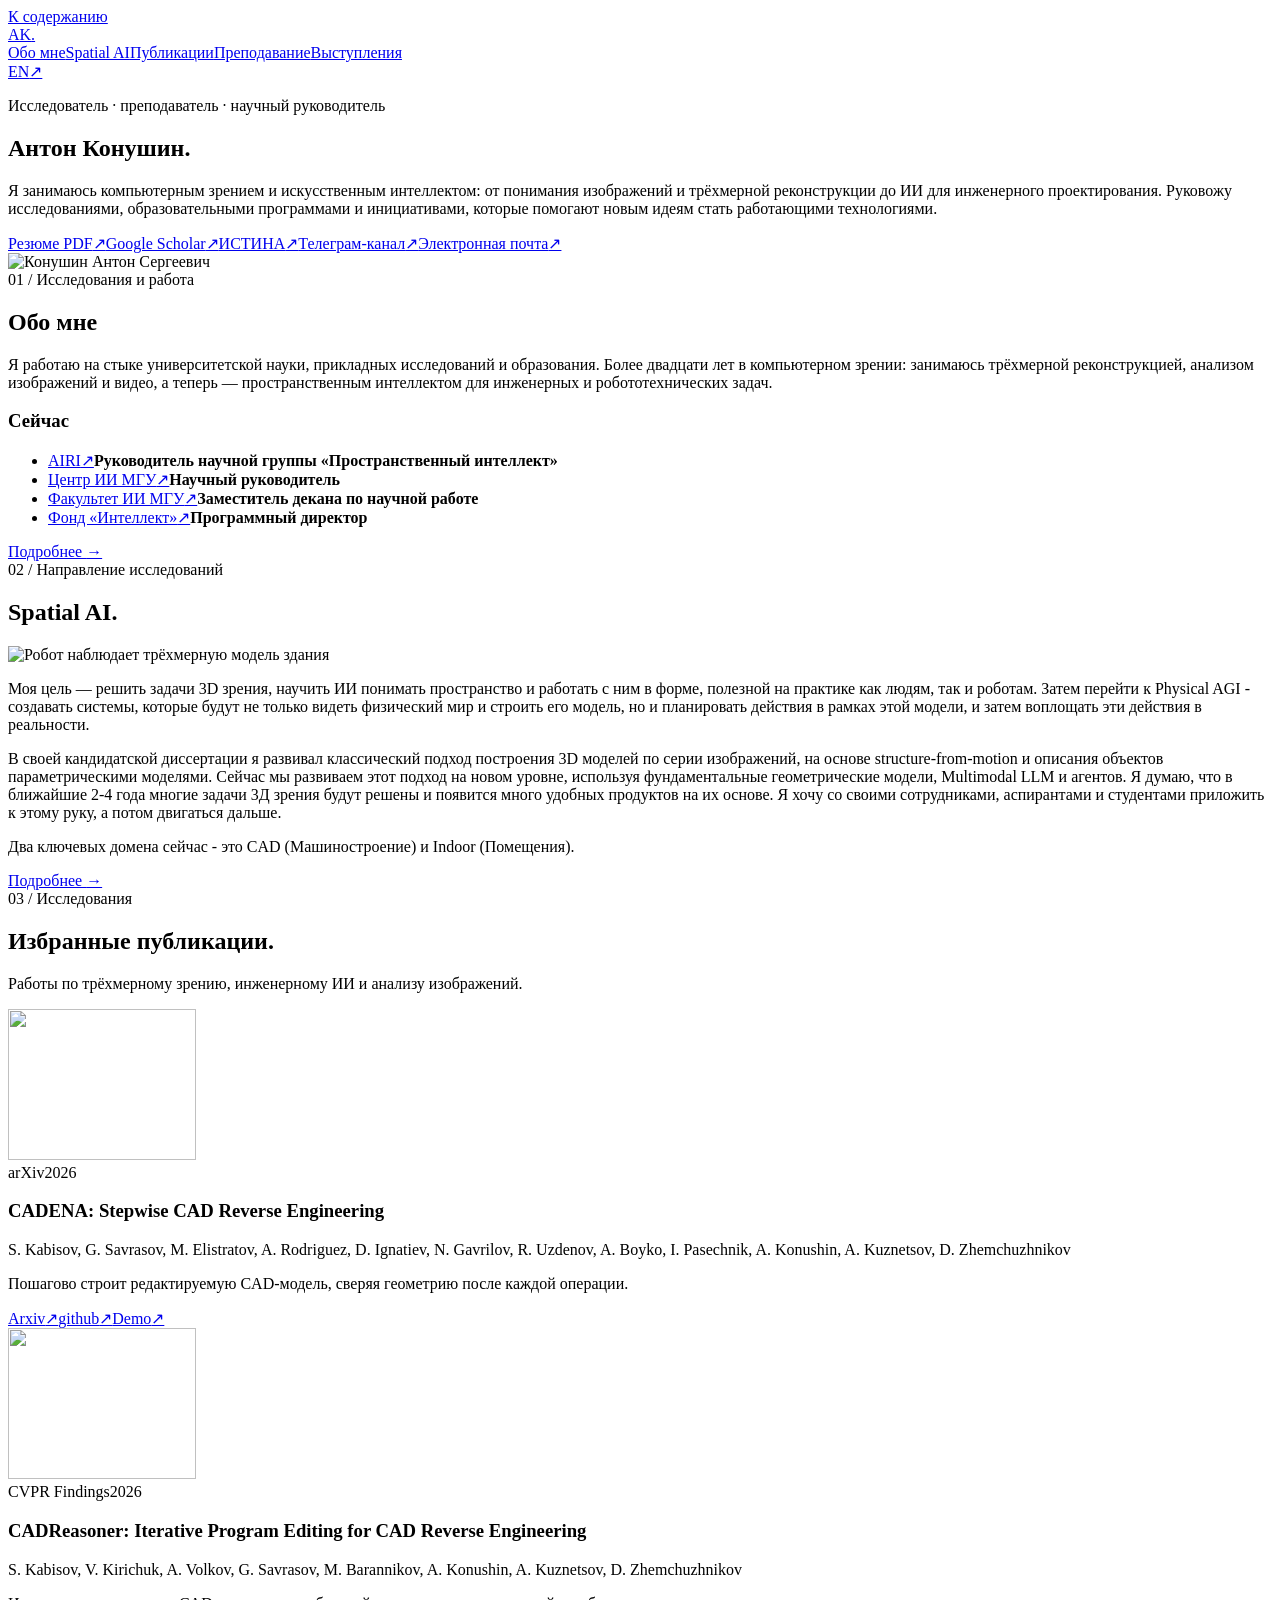
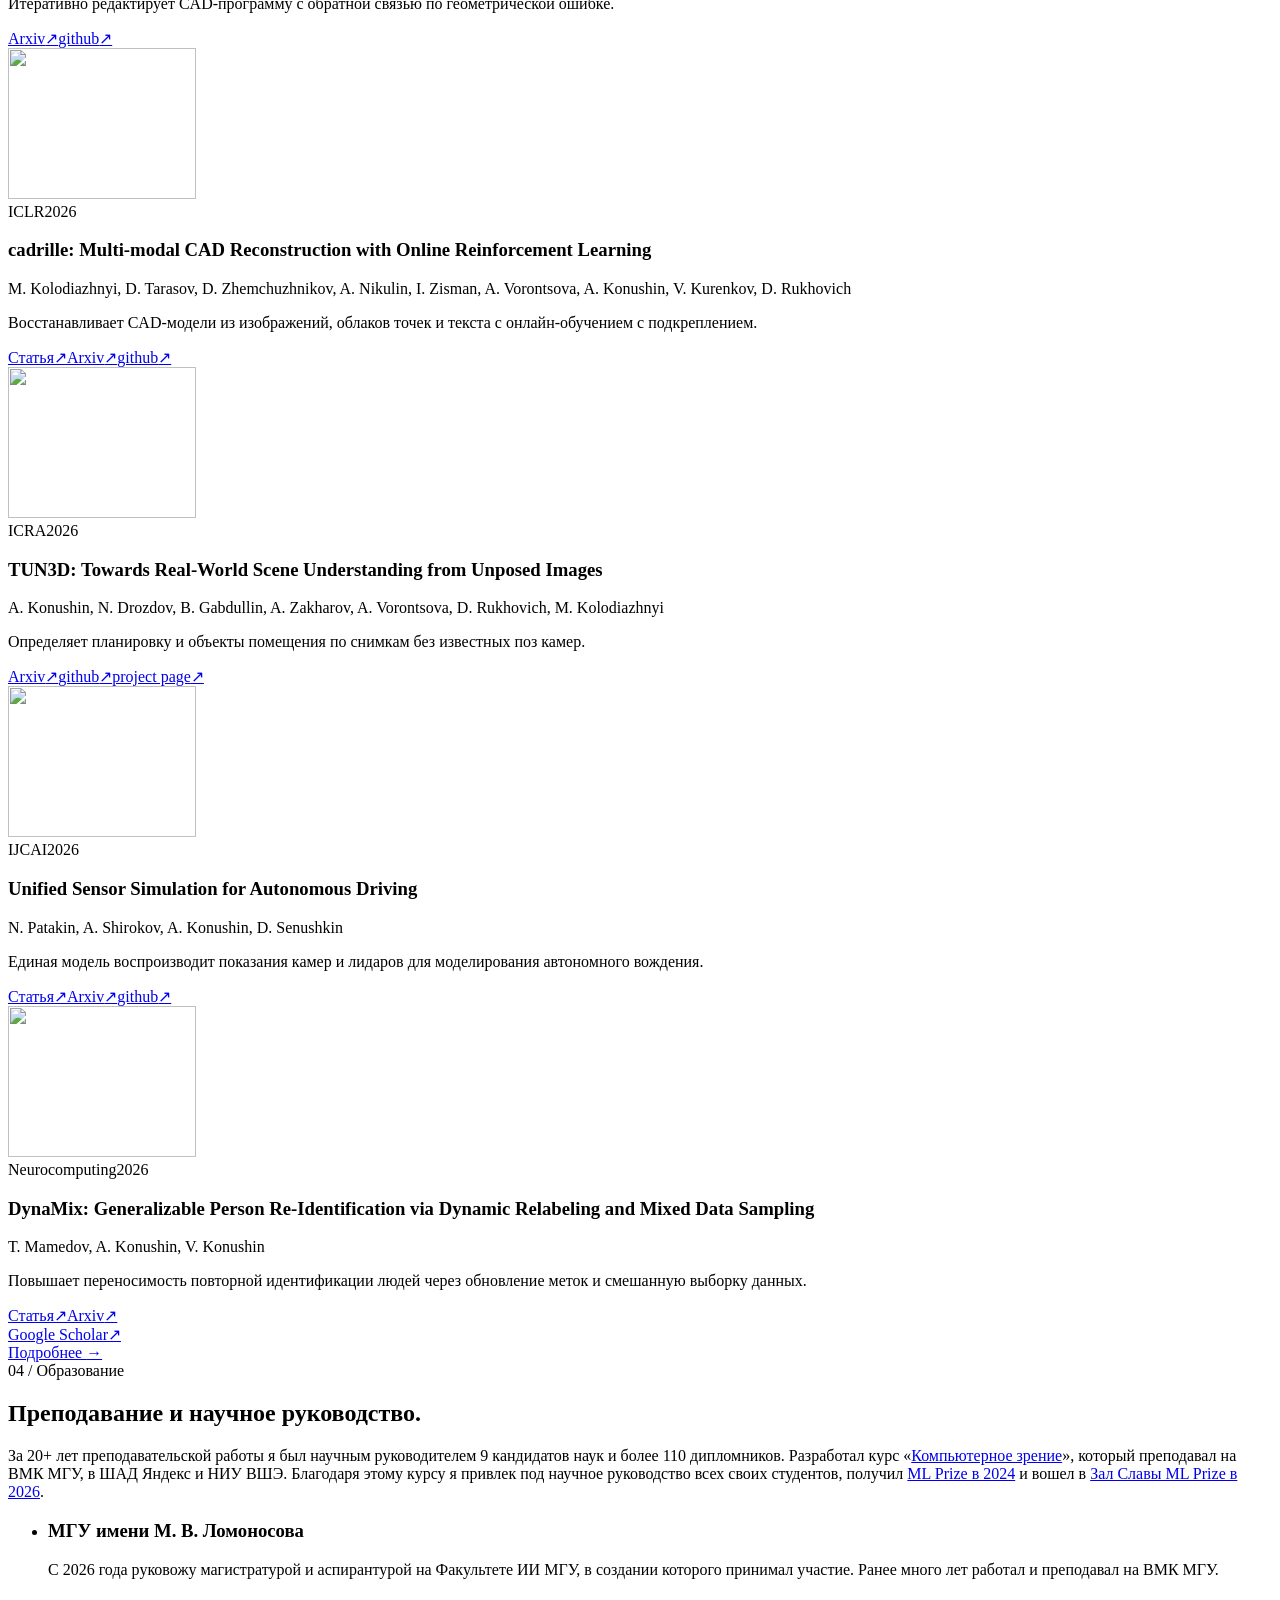
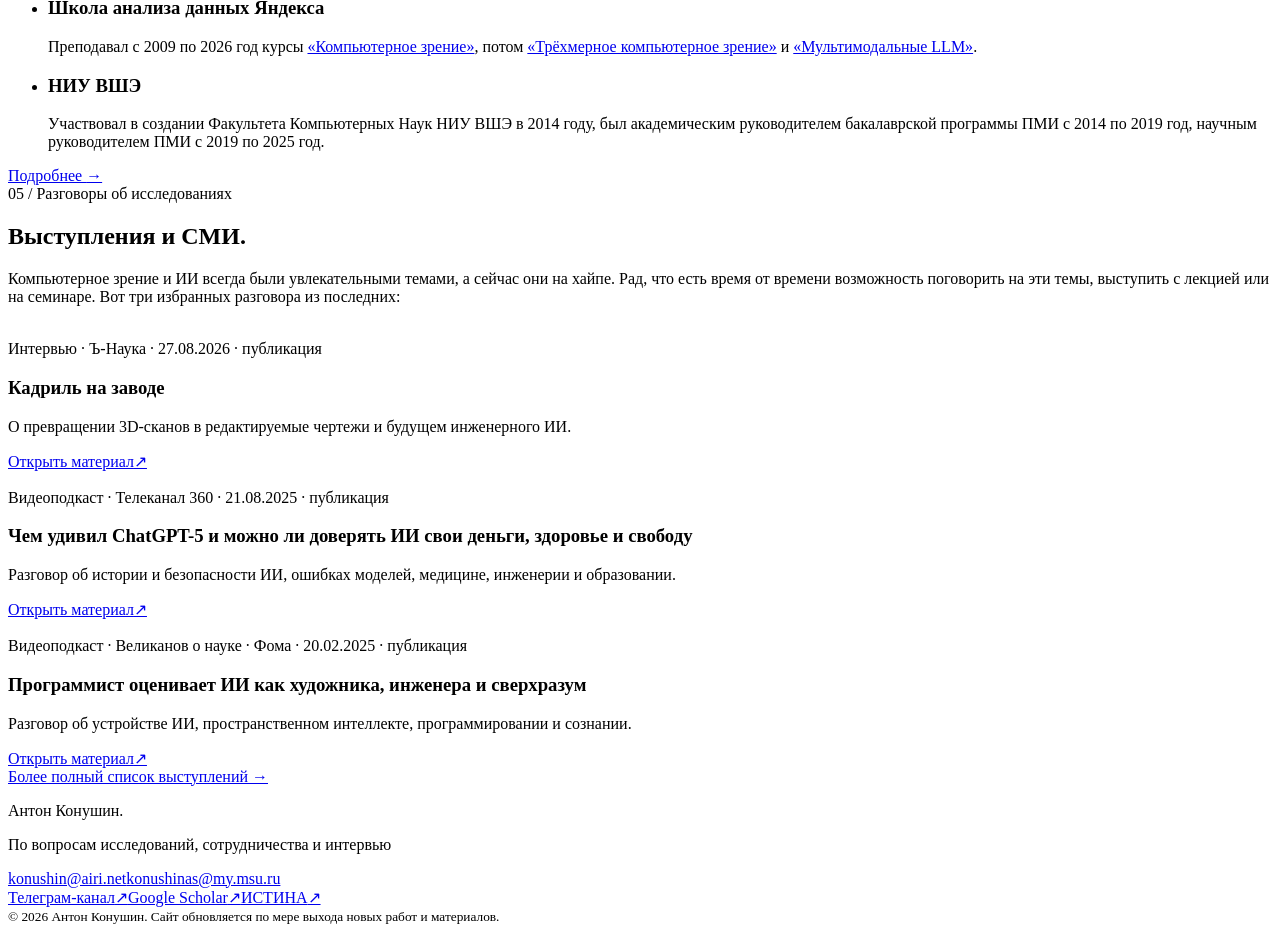
==== index.html @ c18dc610 "Add files via upload" ====
<!doctype html><html lang="ru"><head><meta charset="utf-8"><meta name="viewport" content="width=device-width,initial-scale=1"><meta name="color-scheme" content="light"><title>Антон Конушин</title><meta name="description" content="Я занимаюсь компьютерным зрением и искусственным интеллектом: от понимания изображений и трёхмерной реконструкции до ИИ для инженерного проектирования. Руковожу исследованиями, образовательными программами и инициативами, которые помогают новым идеям стать работающими технологиями."><link rel="canonical" href="https://anton-konushin.ktoshik.chatgpt.site/"><link rel="alternate" hreflang="ru" href="https://anton-konushin.ktoshik.chatgpt.site/"><link rel="alternate" hreflang="en" href="https://anton-konushin.ktoshik.chatgpt.site/en/"><link rel="icon" type="image/svg+xml" href="/assets/favicon.svg"><link rel="stylesheet" href="/assets/styles.css"><meta property="og:type" content="profile"><meta property="og:title" content="Антон Конушин"><meta property="og:description" content="Я занимаюсь компьютерным зрением и искусственным интеллектом: от понимания изображений и трёхмерной реконструкции до ИИ для инженерного проектирования. Руковожу исследованиями, образовательными программами и инициативами, которые помогают новым идеям стать работающими технологиями."><meta property="og:url" content="https://anton-konushin.ktoshik.chatgpt.site/"></head><body>
  <a class="skip-link" href="#main">К содержанию</a>
  <header class="site-header"><div class="shell header-inner"><a class="wordmark" href="/">AK<span class="wordmark-dot">.</span></a><nav aria-label="Основная навигация"><a href="#about">Обо мне</a><a href="#spatial-ai">Spatial AI</a><a href="#publications">Публикации</a><a href="#teaching">Преподавание</a><a href="#media">Выступления</a></nav><a class="lang-switch" href="/en/" lang="en">EN<span aria-hidden="true">↗</span></a></div></header>
  <main id="main"><section class="hero shell" aria-labelledby="hero-title"><div class="hero-copy"><p class="eyebrow"><span class="eyebrow-line"></span>Исследователь · преподаватель · научный руководитель</p><h1 id="hero-title">Антон Конушин<span class="period">.</span></h1><p class="hero-intro">Я занимаюсь компьютерным зрением и искусственным интеллектом: от понимания изображений и трёхмерной реконструкции до ИИ для инженерного проектирования. Руковожу исследованиями, образовательными программами и инициативами, которые помогают новым идеям стать работающими технологиями.</p><div class="hero-links" aria-label="Ссылки"><a href="/assets/AntonKonushin_cv_2026.pdf" target="_blank" rel="noopener">Резюме PDF<span aria-hidden="true">↗</span></a><a class="" href="https://scholar.google.com/citations?user=ZT_k-wMAAAAJ&amp;hl=en" target="_blank" rel="noopener noreferrer">Google Scholar<span aria-hidden="true">↗</span></a><a class="" href="https://istina.msu.ru/profile/KonushinAS/" target="_blank" rel="noopener noreferrer">ИСТИНА<span aria-hidden="true">↗</span></a><a class="" href="https://t.me/ktoshiks" target="_blank" rel="noopener noreferrer">Телеграм-канал<span aria-hidden="true">↗</span></a><a href="mailto:konushin@airi.net">Электронная почта<span aria-hidden="true">↗</span></a></div></div><div class="hero-portrait"><div class="portrait-ring"><img src="/assets/portrait.png" alt="Конушин Антон Сергеевич" width="640" height="640" fetchpriority="high"></div></div></section>
  <section class="roles-band" id="about" aria-labelledby="about-title"><div class="shell roles-layout"><div class="section-side"><span class="section-index">01 / Исследования и работа</span><h2 id="about-title">Обо мне</h2><p>Я работаю на стыке университетской науки, прикладных исследований и образования. Более двадцати лет в компьютерном зрении: занимаюсь трёхмерной реконструкцией, анализом изображений и видео, а теперь — пространственным интеллектом для инженерных и робототехнических задач.</p></div><div class="roles-list"><h3>Сейчас</h3><ul><li><span><a class="" href="https://airi.net/ru/" target="_blank" rel="noopener noreferrer">AIRI<span aria-hidden="true">↗</span></a></span><strong>Руководитель научной группы «Пространственный интеллект»</strong></li><li><span><a class="" href="https://aicenter.msu.ru/" target="_blank" rel="noopener noreferrer">Центр ИИ МГУ<span aria-hidden="true">↗</span></a></span><strong>Научный руководитель</strong></li><li><span><a class="" href="https://ai.msu.ru/" target="_blank" rel="noopener noreferrer">Факультет ИИ МГУ<span aria-hidden="true">↗</span></a></span><strong>Заместитель декана по научной работе</strong></li><li><span><a class="" href="https://intellect-foundation.ru/" target="_blank" rel="noopener noreferrer">Фонд «Интеллект»<span aria-hidden="true">↗</span></a></span><strong>Программный директор</strong></li></ul></div><a class="text-link section-more" href="/about/">Подробнее <span aria-hidden="true">→</span></a></div></section>
  <section class="section shell spatial" id="spatial-ai" aria-labelledby="spatial-title"><div class="section-heading"><span class="section-index">02 / Направление исследований</span><h2 id="spatial-title">Spatial AI<span class="period">.</span></h2></div><div class="spatial-layout"><div class="spatial-image"><img src="/assets/SpatialAI.jpg" alt="Робот наблюдает трёхмерную модель здания" width="836" height="471" loading="lazy"></div><div class="spatial-copy"><p class="spatial-lead">Моя цель — решить задачи 3D зрения, научить ИИ понимать пространство и работать с ним в форме, полезной на практике как людям, так и роботам. Затем перейти к Physical AGI - создавать системы, которые будут не только видеть физический мир и строить его модель, но и планировать действия в рамках этой модели, и затем воплощать эти действия в реальности.</p><p>В своей кандидатской диссертации я развивал классический подход построения 3D моделей по серии изображений, на основе structure-from-motion и описания объектов параметрическими моделями. Сейчас мы развиваем этот подход на новом уровне, используя фундаментальные геометрические модели, Multimodal LLM и агентов. Я думаю, что в ближайшие 2-4 года многие задачи 3Д зрения будут решены и появится много удобных продуктов на их основе. Я хочу со своими сотрудниками, аспирантами и студентами приложить к этому руку, а потом двигаться дальше.</p><p>Два ключевых домена сейчас - это CAD (Машиностроение) и Indoor (Помещения).</p><div><a class="text-link section-more" href="/spatial-ai/">Подробнее <span aria-hidden="true">→</span></a></div></div></div></section>
  <section class="section publications-section" id="publications" aria-labelledby="publications-title"><div class="shell"><div class="section-heading"><span class="section-index">03 / Исследования</span><h2 id="publications-title">Избранные публикации<span class="period">.</span></h2><p>Работы по трёхмерному зрению, инженерному ИИ и анализу изображений.</p></div><div class="paper-list"><article class="paper" id="paper-cadena">
    <div class="paper-art has-image"><img src="/assets/publications/cadena.jpg" alt="" width="188" height="151" loading="lazy"></div>
    <div class="paper-copy"><div class="paper-meta"><span>arXiv</span><span>2026</span></div><h3>CADENA: Stepwise CAD Reverse Engineering</h3><p class="authors">S. Kabisov, G. Savrasov, M. Elistratov, A. Rodriguez, D. Ignatiev, N. Gavrilov, R. Uzdenov, A. Boyko, I. Pasechnik, A. Konushin, A. Kuznetsov, D. Zhemchuzhnikov</p><p class="paper-summary">Пошагово строит редактируемую CAD-модель, сверяя геометрию после каждой операции.</p><div class="paper-links"><a class="" href="https://arxiv.org/abs/2608.00799" target="_blank" rel="noopener noreferrer">Arxiv<span aria-hidden="true">↗</span></a><a class="" href="https://github.com/zhemdi/cadena" target="_blank" rel="noopener noreferrer">github<span aria-hidden="true">↗</span></a><a class="" href="https://huggingface.co/spaces/kulibinai/cadena-stepwise-cad" target="_blank" rel="noopener noreferrer">Demo<span aria-hidden="true">↗</span></a></div></div>
  </article><article class="paper" id="paper-cadreasoner">
    <div class="paper-art has-image"><img src="/assets/publications/cadreasoner.png" alt="" width="188" height="151" loading="lazy"></div>
    <div class="paper-copy"><div class="paper-meta"><span>CVPR Findings</span><span>2026</span></div><h3>CADReasoner: Iterative Program Editing for CAD Reverse Engineering</h3><p class="authors">S. Kabisov, V. Kirichuk, A. Volkov, G. Savrasov, M. Barannikov, A. Konushin, A. Kuznetsov, D. Zhemchuzhnikov</p><p class="paper-summary">Итеративно редактирует CAD-программу с обратной связью по геометрической ошибке.</p><div class="paper-links"><a class="" href="https://arxiv.org/abs/2603.29847" target="_blank" rel="noopener noreferrer">Arxiv<span aria-hidden="true">↗</span></a><a class="" href="https://github.com/zhemdi/CADReasoner" target="_blank" rel="noopener noreferrer">github<span aria-hidden="true">↗</span></a></div></div>
  </article><article class="paper" id="paper-cadrille">
    <div class="paper-art has-image"><img src="/assets/publications/cadrille.jpg" alt="" width="188" height="151" loading="lazy"></div>
    <div class="paper-copy"><div class="paper-meta"><span>ICLR</span><span>2026</span></div><h3>cadrille: Multi-modal CAD Reconstruction with Online Reinforcement Learning</h3><p class="authors">M. Kolodiazhnyi, D. Tarasov, D. Zhemchuzhnikov, A. Nikulin, I. Zisman, A. Vorontsova, A. Konushin, V. Kurenkov, D. Rukhovich</p><p class="paper-summary">Восстанавливает CAD-модели из изображений, облаков точек и текста с онлайн-обучением с подкреплением.</p><div class="paper-links"><a class="" href="https://openreview.net/pdf?id=w2tnhhMbXv" target="_blank" rel="noopener noreferrer">Статья<span aria-hidden="true">↗</span></a><a class="" href="https://arxiv.org/abs/2505.22914" target="_blank" rel="noopener noreferrer">Arxiv<span aria-hidden="true">↗</span></a><a class="" href="https://github.com/col14m/cadrille" target="_blank" rel="noopener noreferrer">github<span aria-hidden="true">↗</span></a></div></div>
  </article><article class="paper" id="paper-tun3d">
    <div class="paper-art has-image"><img src="/assets/publications/tun3d.jpg" alt="" width="188" height="151" loading="lazy"></div>
    <div class="paper-copy"><div class="paper-meta"><span>ICRA</span><span>2026</span></div><h3>TUN3D: Towards Real-World Scene Understanding from Unposed Images</h3><p class="authors">A. Konushin, N. Drozdov, B. Gabdullin, A. Zakharov, A. Vorontsova, D. Rukhovich, M. Kolodiazhnyi</p><p class="paper-summary">Определяет планировку и объекты помещения по снимкам без известных поз камер.</p><div class="paper-links"><a class="" href="https://arxiv.org/abs/2509.21388" target="_blank" rel="noopener noreferrer">Arxiv<span aria-hidden="true">↗</span></a><a class="" href="https://github.com/col14m/TUN3D" target="_blank" rel="noopener noreferrer">github<span aria-hidden="true">↗</span></a><a class="" href="https://bulatko.github.io/tun3d/" target="_blank" rel="noopener noreferrer">project page<span aria-hidden="true">↗</span></a></div></div>
  </article><article class="paper" id="paper-unified-sensor">
    <div class="paper-art has-image"><img src="/assets/publications/unified-sensor.jpg" alt="" width="188" height="151" loading="lazy"></div>
    <div class="paper-copy"><div class="paper-meta"><span>IJCAI</span><span>2026</span></div><h3>Unified Sensor Simulation for Autonomous Driving</h3><p class="authors">N. Patakin, A. Shirokov, A. Konushin, D. Senushkin</p><p class="paper-summary">Единая модель воспроизводит показания камер и лидаров для моделирования автономного вождения.</p><div class="paper-links"><a class="" href="https://www.ijcai.org/proceedings/2026/168" target="_blank" rel="noopener noreferrer">Статья<span aria-hidden="true">↗</span></a><a class="" href="https://arxiv.org/abs/2602.05617" target="_blank" rel="noopener noreferrer">Arxiv<span aria-hidden="true">↗</span></a><a class="" href="https://github.com/whesense/XSIM" target="_blank" rel="noopener noreferrer">github<span aria-hidden="true">↗</span></a></div></div>
  </article><article class="paper" id="paper-dynamix">
    <div class="paper-art has-image"><img src="/assets/publications/dynamix.png" alt="" width="188" height="151" loading="lazy"></div>
    <div class="paper-copy"><div class="paper-meta"><span>Neurocomputing</span><span>2026</span></div><h3>DynaMix: Generalizable Person Re-Identification via Dynamic Relabeling and Mixed Data Sampling</h3><p class="authors">T. Mamedov, A. Konushin, V. Konushin</p><p class="paper-summary">Повышает переносимость повторной идентификации людей через обновление меток и смешанную выборку данных.</p><div class="paper-links"><a class="" href="https://www.sciencedirect.com/science/article/pii/S0925231225031182" target="_blank" rel="noopener noreferrer">Статья<span aria-hidden="true">↗</span></a><a class="" href="https://arxiv.org/abs/2511.19067" target="_blank" rel="noopener noreferrer">Arxiv<span aria-hidden="true">↗</span></a></div></div>
  </article></div><div class="all-works"><a class="text-link" href="https://scholar.google.com/citations?user=ZT_k-wMAAAAJ&amp;hl=en" target="_blank" rel="noopener noreferrer">Google Scholar<span aria-hidden="true">↗</span></a></div><a class="text-link section-more" href="/publications/">Подробнее <span aria-hidden="true">→</span></a></div></section>
  <section class="section shell teaching-section" id="teaching" aria-labelledby="teaching-title"><div class="section-heading"><span class="section-index">04 / Образование</span><h2 id="teaching-title">Преподавание и научное руководство<span class="period">.</span></h2><p>За 20+ лет преподавательской работы я был научным руководителем 9 кандидатов наук и более 110 дипломников. Разработал курс «<a href="https://www.youtube.com/playlist?list=PLbwKcm5vdiSbPcSIcX-2NnVhQdZil9a-Y" target="_blank" rel="noopener noreferrer">Компьютерное зрение</a>», который преподавал на ВМК МГУ, в ШАД Яндекс и НИУ ВШЭ. Благодаря этому курсу я привлек под научное руководство всех своих студентов, получил <a href="https://yandex.ru/company/news/02-31-10-2024" target="_blank" rel="noopener noreferrer">ML Prize в 2024</a> и вошел в <a href="https://yandex.ru/company/news/19-09-2026-01" target="_blank" rel="noopener noreferrer">Зал Славы ML Prize в 2026</a>.</p></div><ul class="teaching-list"><li><h3>МГУ имени М. В. Ломоносова</h3><p>С 2026 года руковожу магистратурой и аспирантурой на Факультете ИИ МГУ, в создании которого принимал участие. Ранее много лет работал и преподавал на ВМК МГУ.</p></li><li><h3>Школа анализа данных Яндекса</h3><p>Преподавал с 2009 по 2026 год курсы <a href="https://www.youtube.com/playlist?list=PLbwKcm5vdiSbPcSIcX-2NnVhQdZil9a-Y" target="_blank" rel="noopener noreferrer">«Компьютерное зрение»</a>, потом <a href="https://vkvideo.ru/playlist/-227352629_10" target="_blank" rel="noopener noreferrer">«Трёхмерное компьютерное зрение»</a> и <a href="https://www.youtube.com/playlist?list=PLWI0ElBVXPkatrbB-ZN36YDY14vZOU--C" target="_blank" rel="noopener noreferrer">«Мультимодальные LLM»</a>.</p></li><li><h3>НИУ ВШЭ</h3><p>Участвовал в создании Факультета Компьютерных Наук НИУ ВШЭ в 2014 году, был академическим руководителем бакалаврской программы ПМИ с 2014 по 2019 год, научным руководителем ПМИ с 2019 по 2025 год.</p></li></ul><a class="text-link section-more" href="/teaching/">Подробнее <span aria-hidden="true">→</span></a></section>
  <section class="section media-section" id="media" aria-labelledby="media-title"><div class="shell"><div class="section-heading"><span class="section-index">05 / Разговоры об исследованиях</span><h2 id="media-title">Выступления и СМИ<span class="period">.</span></h2><p>Компьютерное зрение и ИИ всегда были увлекательными темами, а сейчас они на хайпе. Рад, что есть время от времени возможность поговорить на эти темы, выступить с лекцией или на семинаре. Вот три избранных разговора из последних:</p></div><div class="media-grid"><article class="media-card"><div class="media-art has-image"><img src="/assets/portrait.png" alt="" loading="lazy"></div><div class="media-body"><div class="media-meta">Интервью · Ъ-Наука · 27.08.2026 · публикация</div><h3>Кадриль на заводе</h3><p>О превращении 3D-сканов в редактируемые чертежи и будущем инженерного ИИ.</p><a class="" href="https://www.kommersant.ru/doc/8907153" target="_blank" rel="noopener noreferrer">Открыть материал<span aria-hidden="true">↗</span></a></div></article><article class="media-card"><div class="media-art has-image"><img src="/assets/appearances/2025-360.jpg" alt="" loading="lazy"></div><div class="media-body"><div class="media-meta">Видеоподкаст · Телеканал 360 · 21.08.2025 · публикация</div><h3>Чем удивил ChatGPT-5 и можно ли доверять ИИ свои деньги, здоровье и свободу</h3><p>Разговор об истории и безопасности ИИ, ошибках моделей, медицине, инженерии и образовании.</p><a class="" href="https://vkvideo.ru/video-43618728_456344205" target="_blank" rel="noopener noreferrer">Открыть материал<span aria-hidden="true">↗</span></a></div></article><article class="media-card"><div class="media-art has-image"><img src="/assets/appearances/2025-foma.jpg" alt="" loading="lazy"></div><div class="media-body"><div class="media-meta">Видеоподкаст · Великанов о науке · Фома · 20.02.2025 · публикация</div><h3>Программист оценивает ИИ как художника, инженера и сверхразум</h3><p>Разговор об устройстве ИИ, пространственном интеллекте, программировании и сознании.</p><a class="" href="https://rutube.ru/video/fa805a7a292ce503edb2bb02f49390f0/" target="_blank" rel="noopener noreferrer">Открыть материал<span aria-hidden="true">↗</span></a></div></article></div><a class="text-link section-more" href="/media/">Более полный список выступлений <span aria-hidden="true">→</span></a></div></section></main>
  <footer class="footer"><div class="shell footer-inner"><div><p class="footer-name">Антон Конушин<span class="period">.</span></p><p>По вопросам исследований, сотрудничества и интервью</p><div class="footer-emails"><a href="mailto:konushin@airi.net">konushin@airi.net</a><a href="mailto:konushinas@my.msu.ru">konushinas@my.msu.ru</a></div></div><div class="footer-right"><div><a class="" href="https://t.me/ktoshiks" target="_blank" rel="noopener noreferrer">Телеграм-канал<span aria-hidden="true">↗</span></a><a class="" href="https://scholar.google.com/citations?user=ZT_k-wMAAAAJ&amp;hl=en" target="_blank" rel="noopener noreferrer">Google Scholar<span aria-hidden="true">↗</span></a><a class="" href="https://istina.msu.ru/profile/KonushinAS/" target="_blank" rel="noopener noreferrer">ИСТИНА<span aria-hidden="true">↗</span></a></div><small>© 2026 Антон Конушин. Сайт обновляется по мере выхода новых работ и материалов.</small></div></div></footer>
  </body></html>
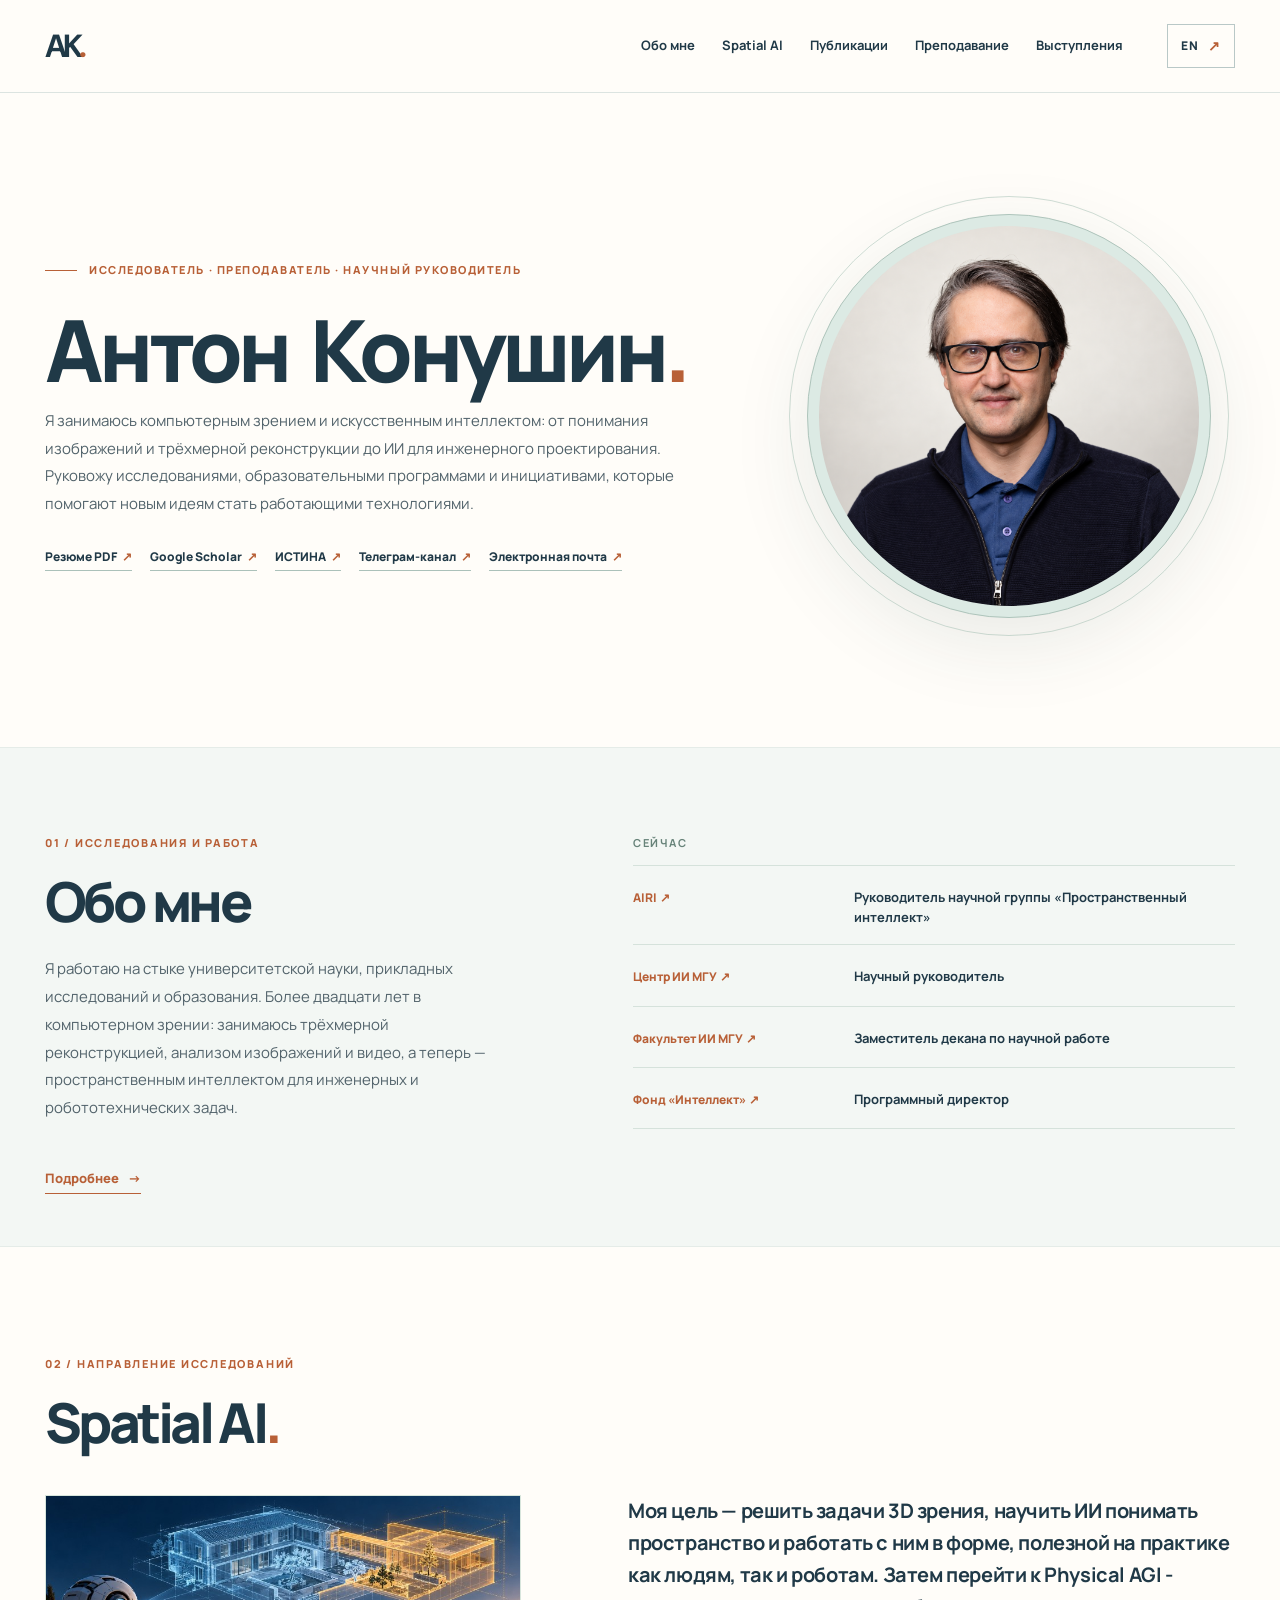
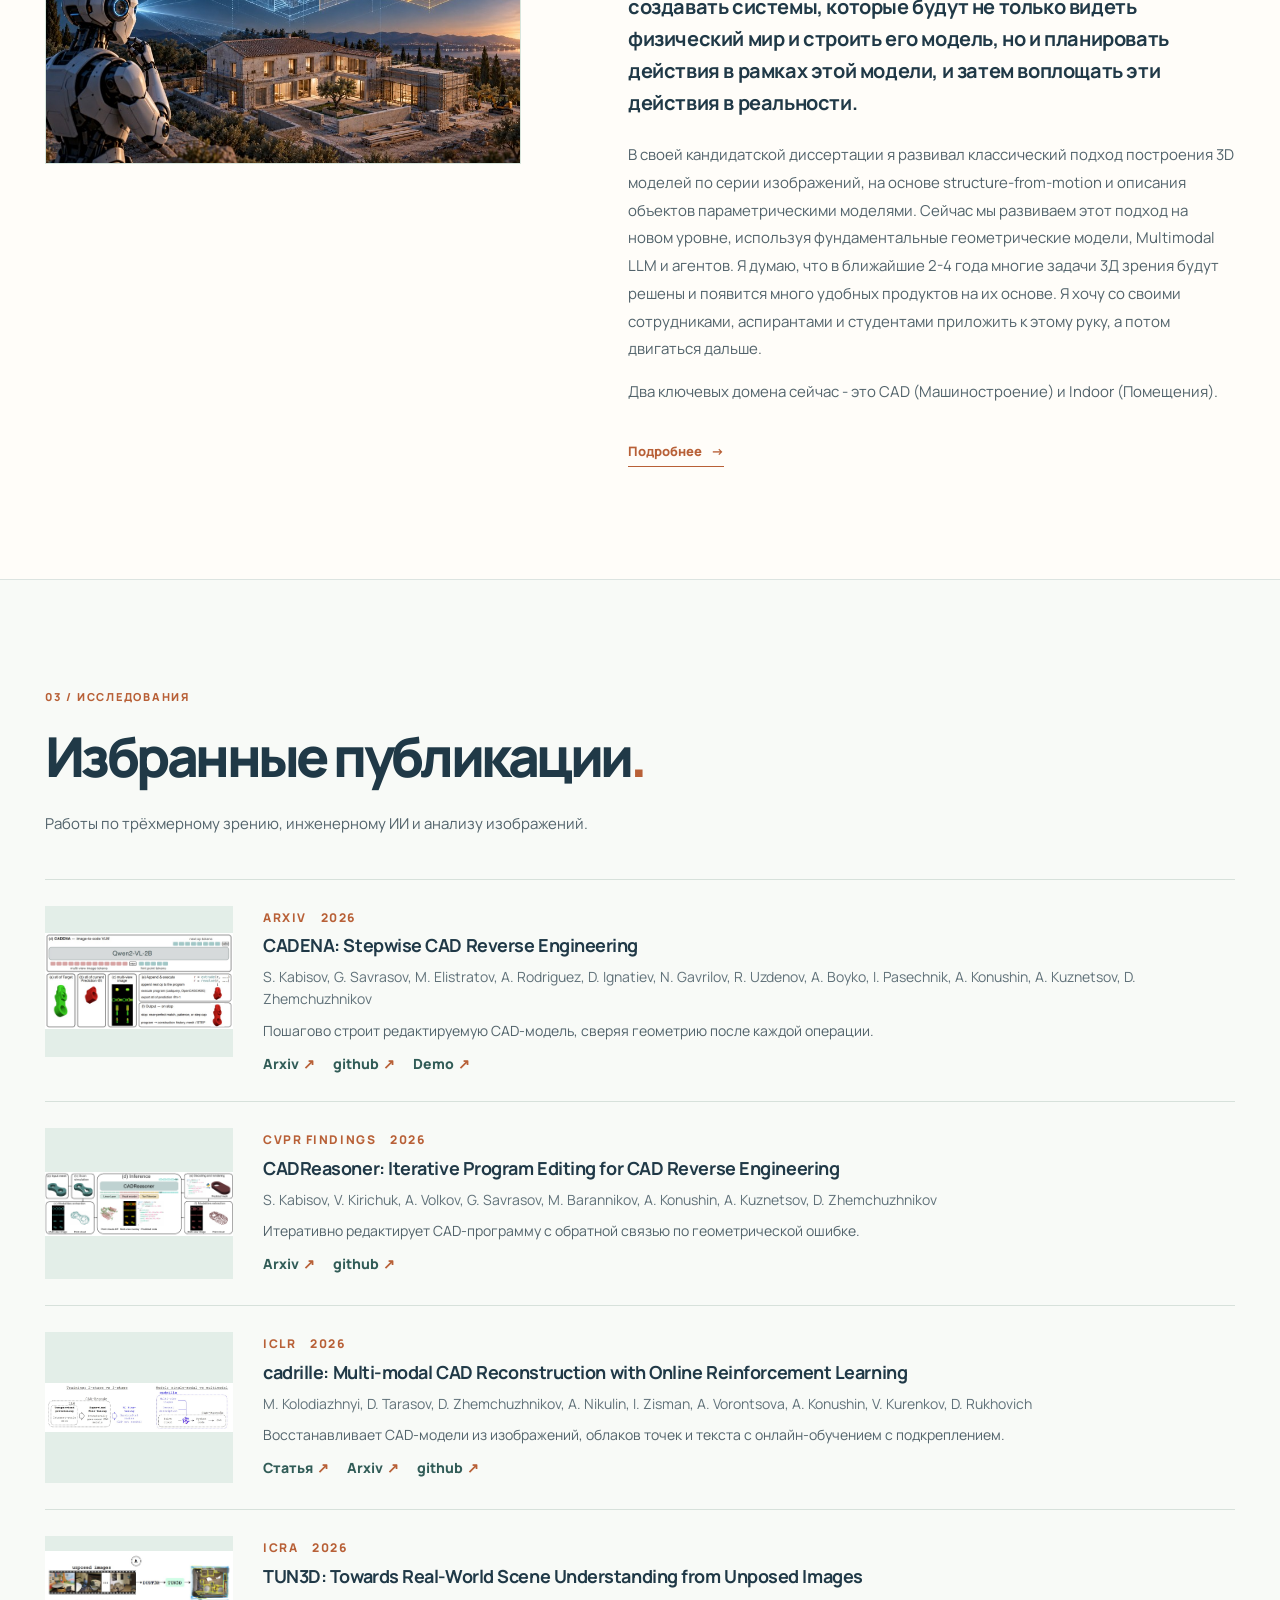
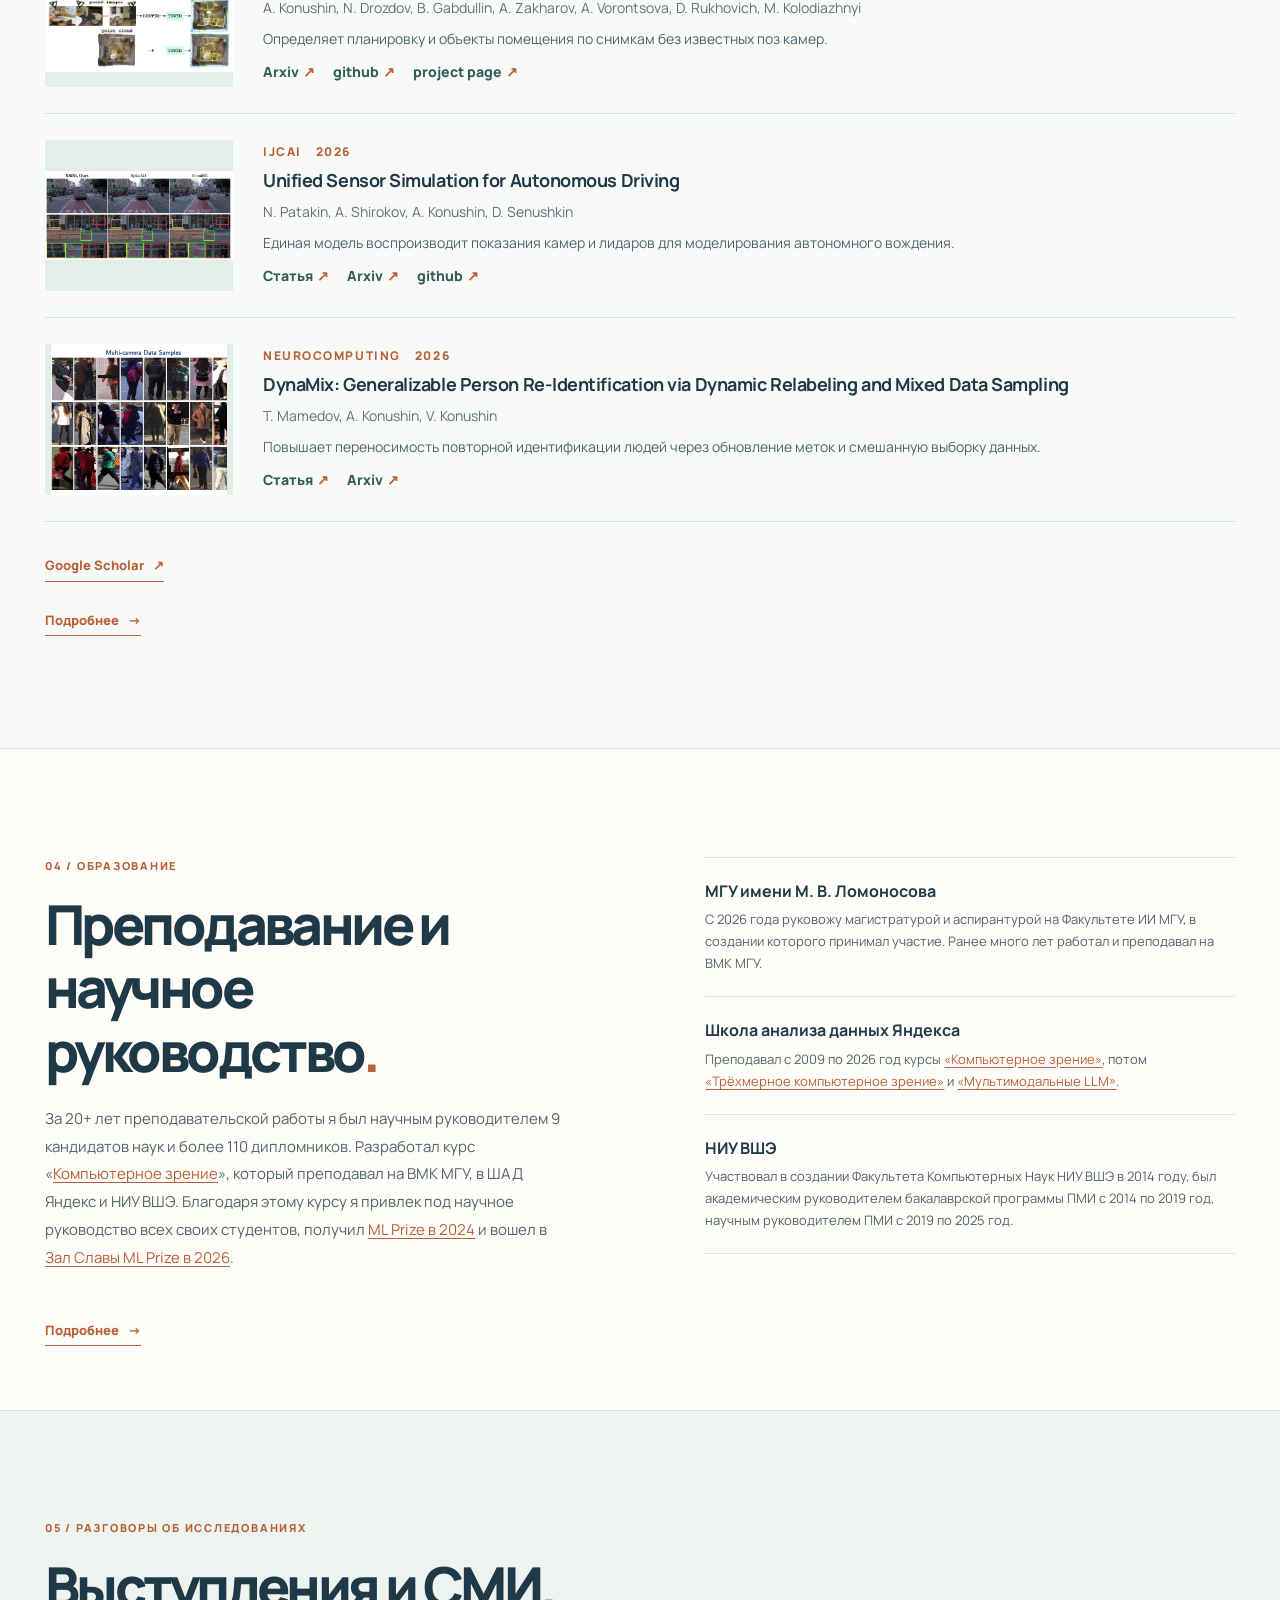
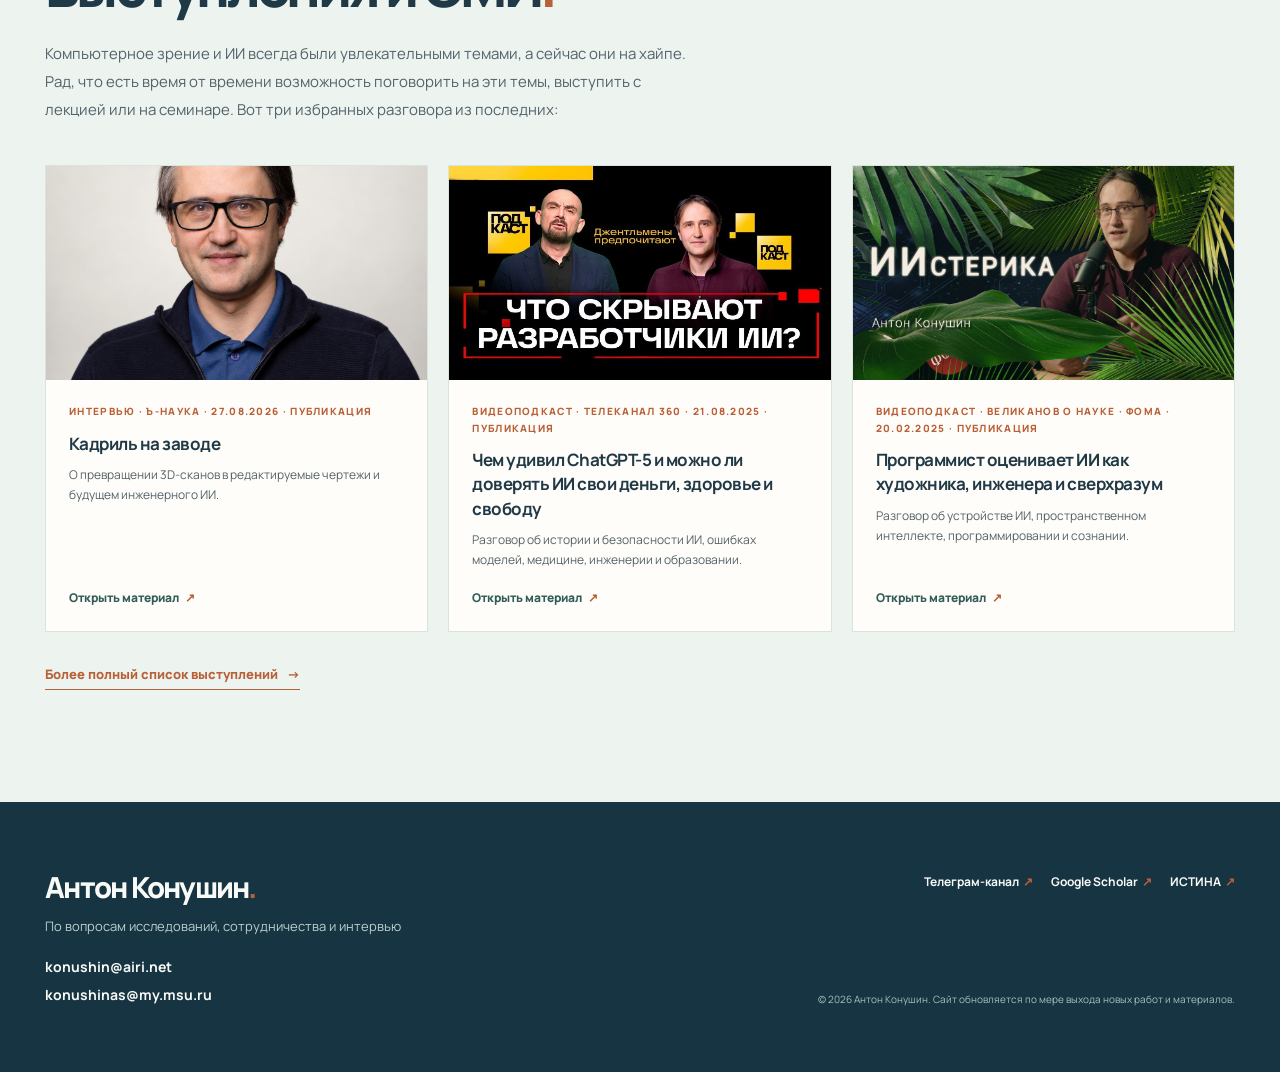
==== commit 82275ff4: "Fix site links for custom domain and local preview" ====
--- a/index.html
+++ b/index.html
@@ -1,29 +1,29 @@
-<!doctype html><html lang="ru"><head><meta charset="utf-8"><meta name="viewport" content="width=device-width,initial-scale=1"><meta name="color-scheme" content="light"><title>Антон Конушин</title><meta name="description" content="Я занимаюсь компьютерным зрением и искусственным интеллектом: от понимания изображений и трёхмерной реконструкции до ИИ для инженерного проектирования. Руковожу исследованиями, образовательными программами и инициативами, которые помогают новым идеям стать работающими технологиями."><link rel="canonical" href="https://anton-konushin.ktoshik.chatgpt.site/"><link rel="alternate" hreflang="ru" href="https://anton-konushin.ktoshik.chatgpt.site/"><link rel="alternate" hreflang="en" href="https://anton-konushin.ktoshik.chatgpt.site/en/"><link rel="icon" type="image/svg+xml" href="/assets/favicon.svg"><link rel="stylesheet" href="/assets/styles.css"><meta property="og:type" content="profile"><meta property="og:title" content="Антон Конушин"><meta property="og:description" content="Я занимаюсь компьютерным зрением и искусственным интеллектом: от понимания изображений и трёхмерной реконструкции до ИИ для инженерного проектирования. Руковожу исследованиями, образовательными программами и инициативами, которые помогают новым идеям стать работающими технологиями."><meta property="og:url" content="https://anton-konushin.ktoshik.chatgpt.site/"></head><body>
+<!doctype html><html lang="ru"><head><meta charset="utf-8"><meta name="viewport" content="width=device-width,initial-scale=1"><meta name="color-scheme" content="light"><title>Антон Конушин</title><meta name="description" content="Я занимаюсь компьютерным зрением и искусственным интеллектом: от понимания изображений и трёхмерной реконструкции до ИИ для инженерного проектирования. Руковожу исследованиями, образовательными программами и инициативами, которые помогают новым идеям стать работающими технологиями."><link rel="canonical" href="https://antonkonushin.ru/"><link rel="alternate" hreflang="ru" href="https://antonkonushin.ru/"><link rel="alternate" hreflang="en" href="https://antonkonushin.ru/en/"><link rel="icon" type="image/svg+xml" href="assets/favicon.svg"><link rel="stylesheet" href="assets/styles.css"><meta property="og:type" content="profile"><meta property="og:title" content="Антон Конушин"><meta property="og:description" content="Я занимаюсь компьютерным зрением и искусственным интеллектом: от понимания изображений и трёхмерной реконструкции до ИИ для инженерного проектирования. Руковожу исследованиями, образовательными программами и инициативами, которые помогают новым идеям стать работающими технологиями."><meta property="og:url" content="https://antonkonushin.ru/"></head><body>
   <a class="skip-link" href="#main">К содержанию</a>
-  <header class="site-header"><div class="shell header-inner"><a class="wordmark" href="/">AK<span class="wordmark-dot">.</span></a><nav aria-label="Основная навигация"><a href="#about">Обо мне</a><a href="#spatial-ai">Spatial AI</a><a href="#publications">Публикации</a><a href="#teaching">Преподавание</a><a href="#media">Выступления</a></nav><a class="lang-switch" href="/en/" lang="en">EN<span aria-hidden="true">↗</span></a></div></header>
-  <main id="main"><section class="hero shell" aria-labelledby="hero-title"><div class="hero-copy"><p class="eyebrow"><span class="eyebrow-line"></span>Исследователь · преподаватель · научный руководитель</p><h1 id="hero-title">Антон Конушин<span class="period">.</span></h1><p class="hero-intro">Я занимаюсь компьютерным зрением и искусственным интеллектом: от понимания изображений и трёхмерной реконструкции до ИИ для инженерного проектирования. Руковожу исследованиями, образовательными программами и инициативами, которые помогают новым идеям стать работающими технологиями.</p><div class="hero-links" aria-label="Ссылки"><a href="/assets/AntonKonushin_cv_2026.pdf" target="_blank" rel="noopener">Резюме PDF<span aria-hidden="true">↗</span></a><a class="" href="https://scholar.google.com/citations?user=ZT_k-wMAAAAJ&amp;hl=en" target="_blank" rel="noopener noreferrer">Google Scholar<span aria-hidden="true">↗</span></a><a class="" href="https://istina.msu.ru/profile/KonushinAS/" target="_blank" rel="noopener noreferrer">ИСТИНА<span aria-hidden="true">↗</span></a><a class="" href="https://t.me/ktoshiks" target="_blank" rel="noopener noreferrer">Телеграм-канал<span aria-hidden="true">↗</span></a><a href="mailto:konushin@airi.net">Электронная почта<span aria-hidden="true">↗</span></a></div></div><div class="hero-portrait"><div class="portrait-ring"><img src="/assets/portrait.png" alt="Конушин Антон Сергеевич" width="640" height="640" fetchpriority="high"></div></div></section>
-  <section class="roles-band" id="about" aria-labelledby="about-title"><div class="shell roles-layout"><div class="section-side"><span class="section-index">01 / Исследования и работа</span><h2 id="about-title">Обо мне</h2><p>Я работаю на стыке университетской науки, прикладных исследований и образования. Более двадцати лет в компьютерном зрении: занимаюсь трёхмерной реконструкцией, анализом изображений и видео, а теперь — пространственным интеллектом для инженерных и робототехнических задач.</p></div><div class="roles-list"><h3>Сейчас</h3><ul><li><span><a class="" href="https://airi.net/ru/" target="_blank" rel="noopener noreferrer">AIRI<span aria-hidden="true">↗</span></a></span><strong>Руководитель научной группы «Пространственный интеллект»</strong></li><li><span><a class="" href="https://aicenter.msu.ru/" target="_blank" rel="noopener noreferrer">Центр ИИ МГУ<span aria-hidden="true">↗</span></a></span><strong>Научный руководитель</strong></li><li><span><a class="" href="https://ai.msu.ru/" target="_blank" rel="noopener noreferrer">Факультет ИИ МГУ<span aria-hidden="true">↗</span></a></span><strong>Заместитель декана по научной работе</strong></li><li><span><a class="" href="https://intellect-foundation.ru/" target="_blank" rel="noopener noreferrer">Фонд «Интеллект»<span aria-hidden="true">↗</span></a></span><strong>Программный директор</strong></li></ul></div><a class="text-link section-more" href="/about/">Подробнее <span aria-hidden="true">→</span></a></div></section>
-  <section class="section shell spatial" id="spatial-ai" aria-labelledby="spatial-title"><div class="section-heading"><span class="section-index">02 / Направление исследований</span><h2 id="spatial-title">Spatial AI<span class="period">.</span></h2></div><div class="spatial-layout"><div class="spatial-image"><img src="/assets/SpatialAI.jpg" alt="Робот наблюдает трёхмерную модель здания" width="836" height="471" loading="lazy"></div><div class="spatial-copy"><p class="spatial-lead">Моя цель — решить задачи 3D зрения, научить ИИ понимать пространство и работать с ним в форме, полезной на практике как людям, так и роботам. Затем перейти к Physical AGI - создавать системы, которые будут не только видеть физический мир и строить его модель, но и планировать действия в рамках этой модели, и затем воплощать эти действия в реальности.</p><p>В своей кандидатской диссертации я развивал классический подход построения 3D моделей по серии изображений, на основе structure-from-motion и описания объектов параметрическими моделями. Сейчас мы развиваем этот подход на новом уровне, используя фундаментальные геометрические модели, Multimodal LLM и агентов. Я думаю, что в ближайшие 2-4 года многие задачи 3Д зрения будут решены и появится много удобных продуктов на их основе. Я хочу со своими сотрудниками, аспирантами и студентами приложить к этому руку, а потом двигаться дальше.</p><p>Два ключевых домена сейчас - это CAD (Машиностроение) и Indoor (Помещения).</p><div><a class="text-link section-more" href="/spatial-ai/">Подробнее <span aria-hidden="true">→</span></a></div></div></div></section>
+  <header class="site-header"><div class="shell header-inner"><a class="wordmark" href="index.html">AK<span class="wordmark-dot">.</span></a><nav aria-label="Основная навигация"><a href="#about">Обо мне</a><a href="#spatial-ai">Spatial AI</a><a href="#publications">Публикации</a><a href="#teaching">Преподавание</a><a href="#media">Выступления</a></nav><a class="lang-switch" href="en/index.html" lang="en">EN<span aria-hidden="true">↗</span></a></div></header>
+  <main id="main"><section class="hero shell" aria-labelledby="hero-title"><div class="hero-copy"><p class="eyebrow"><span class="eyebrow-line"></span>Исследователь · преподаватель · научный руководитель</p><h1 id="hero-title">Антон Конушин<span class="period">.</span></h1><p class="hero-intro">Я занимаюсь компьютерным зрением и искусственным интеллектом: от понимания изображений и трёхмерной реконструкции до ИИ для инженерного проектирования. Руковожу исследованиями, образовательными программами и инициативами, которые помогают новым идеям стать работающими технологиями.</p><div class="hero-links" aria-label="Ссылки"><a href="assets/AntonKonushin_cv_2026.pdf" target="_blank" rel="noopener">Резюме PDF<span aria-hidden="true">↗</span></a><a class="" href="https://scholar.google.com/citations?user=ZT_k-wMAAAAJ&amp;hl=en" target="_blank" rel="noopener noreferrer">Google Scholar<span aria-hidden="true">↗</span></a><a class="" href="https://istina.msu.ru/profile/KonushinAS/" target="_blank" rel="noopener noreferrer">ИСТИНА<span aria-hidden="true">↗</span></a><a class="" href="https://t.me/ktoshiks" target="_blank" rel="noopener noreferrer">Телеграм-канал<span aria-hidden="true">↗</span></a><a href="mailto:konushin@airi.net">Электронная почта<span aria-hidden="true">↗</span></a></div></div><div class="hero-portrait"><div class="portrait-ring"><img src="assets/portrait.png" alt="Конушин Антон Сергеевич" width="640" height="640" fetchpriority="high"></div></div></section>
+  <section class="roles-band" id="about" aria-labelledby="about-title"><div class="shell roles-layout"><div class="section-side"><span class="section-index">01 / Исследования и работа</span><h2 id="about-title">Обо мне</h2><p>Я работаю на стыке университетской науки, прикладных исследований и образования. Более двадцати лет в компьютерном зрении: занимаюсь трёхмерной реконструкцией, анализом изображений и видео, а теперь — пространственным интеллектом для инженерных и робототехнических задач.</p></div><div class="roles-list"><h3>Сейчас</h3><ul><li><span><a class="" href="https://airi.net/ru/" target="_blank" rel="noopener noreferrer">AIRI<span aria-hidden="true">↗</span></a></span><strong>Руководитель научной группы «Пространственный интеллект»</strong></li><li><span><a class="" href="https://aicenter.msu.ru/" target="_blank" rel="noopener noreferrer">Центр ИИ МГУ<span aria-hidden="true">↗</span></a></span><strong>Научный руководитель</strong></li><li><span><a class="" href="https://ai.msu.ru/" target="_blank" rel="noopener noreferrer">Факультет ИИ МГУ<span aria-hidden="true">↗</span></a></span><strong>Заместитель декана по научной работе</strong></li><li><span><a class="" href="https://intellect-foundation.ru/" target="_blank" rel="noopener noreferrer">Фонд «Интеллект»<span aria-hidden="true">↗</span></a></span><strong>Программный директор</strong></li></ul></div><a class="text-link section-more" href="about/index.html">Подробнее <span aria-hidden="true">→</span></a></div></section>
+  <section class="section shell spatial" id="spatial-ai" aria-labelledby="spatial-title"><div class="section-heading"><span class="section-index">02 / Направление исследований</span><h2 id="spatial-title">Spatial AI<span class="period">.</span></h2></div><div class="spatial-layout"><div class="spatial-image"><img src="assets/SpatialAI.jpg" alt="Робот наблюдает трёхмерную модель здания" width="836" height="471" loading="lazy"></div><div class="spatial-copy"><p class="spatial-lead">Моя цель — решить задачи 3D зрения, научить ИИ понимать пространство и работать с ним в форме, полезной на практике как людям, так и роботам. Затем перейти к Physical AGI - создавать системы, которые будут не только видеть физический мир и строить его модель, но и планировать действия в рамках этой модели, и затем воплощать эти действия в реальности.</p><p>В своей кандидатской диссертации я развивал классический подход построения 3D моделей по серии изображений, на основе structure-from-motion и описания объектов параметрическими моделями. Сейчас мы развиваем этот подход на новом уровне, используя фундаментальные геометрические модели, Multimodal LLM и агентов. Я думаю, что в ближайшие 2-4 года многие задачи 3Д зрения будут решены и появится много удобных продуктов на их основе. Я хочу со своими сотрудниками, аспирантами и студентами приложить к этому руку, а потом двигаться дальше.</p><p>Два ключевых домена сейчас - это CAD (Машиностроение) и Indoor (Помещения).</p><div><a class="text-link section-more" href="spatial-ai/index.html">Подробнее <span aria-hidden="true">→</span></a></div></div></div></section>
   <section class="section publications-section" id="publications" aria-labelledby="publications-title"><div class="shell"><div class="section-heading"><span class="section-index">03 / Исследования</span><h2 id="publications-title">Избранные публикации<span class="period">.</span></h2><p>Работы по трёхмерному зрению, инженерному ИИ и анализу изображений.</p></div><div class="paper-list"><article class="paper" id="paper-cadena">
-    <div class="paper-art has-image"><img src="/assets/publications/cadena.jpg" alt="" width="188" height="151" loading="lazy"></div>
+    <div class="paper-art has-image"><img src="assets/publications/cadena.jpg" alt="" width="188" height="151" loading="lazy"></div>
     <div class="paper-copy"><div class="paper-meta"><span>arXiv</span><span>2026</span></div><h3>CADENA: Stepwise CAD Reverse Engineering</h3><p class="authors">S. Kabisov, G. Savrasov, M. Elistratov, A. Rodriguez, D. Ignatiev, N. Gavrilov, R. Uzdenov, A. Boyko, I. Pasechnik, A. Konushin, A. Kuznetsov, D. Zhemchuzhnikov</p><p class="paper-summary">Пошагово строит редактируемую CAD-модель, сверяя геометрию после каждой операции.</p><div class="paper-links"><a class="" href="https://arxiv.org/abs/2608.00799" target="_blank" rel="noopener noreferrer">Arxiv<span aria-hidden="true">↗</span></a><a class="" href="https://github.com/zhemdi/cadena" target="_blank" rel="noopener noreferrer">github<span aria-hidden="true">↗</span></a><a class="" href="https://huggingface.co/spaces/kulibinai/cadena-stepwise-cad" target="_blank" rel="noopener noreferrer">Demo<span aria-hidden="true">↗</span></a></div></div>
   </article><article class="paper" id="paper-cadreasoner">
-    <div class="paper-art has-image"><img src="/assets/publications/cadreasoner.png" alt="" width="188" height="151" loading="lazy"></div>
+    <div class="paper-art has-image"><img src="assets/publications/cadreasoner.png" alt="" width="188" height="151" loading="lazy"></div>
     <div class="paper-copy"><div class="paper-meta"><span>CVPR Findings</span><span>2026</span></div><h3>CADReasoner: Iterative Program Editing for CAD Reverse Engineering</h3><p class="authors">S. Kabisov, V. Kirichuk, A. Volkov, G. Savrasov, M. Barannikov, A. Konushin, A. Kuznetsov, D. Zhemchuzhnikov</p><p class="paper-summary">Итеративно редактирует CAD-программу с обратной связью по геометрической ошибке.</p><div class="paper-links"><a class="" href="https://arxiv.org/abs/2603.29847" target="_blank" rel="noopener noreferrer">Arxiv<span aria-hidden="true">↗</span></a><a class="" href="https://github.com/zhemdi/CADReasoner" target="_blank" rel="noopener noreferrer">github<span aria-hidden="true">↗</span></a></div></div>
   </article><article class="paper" id="paper-cadrille">
-    <div class="paper-art has-image"><img src="/assets/publications/cadrille.jpg" alt="" width="188" height="151" loading="lazy"></div>
+    <div class="paper-art has-image"><img src="assets/publications/cadrille.jpg" alt="" width="188" height="151" loading="lazy"></div>
     <div class="paper-copy"><div class="paper-meta"><span>ICLR</span><span>2026</span></div><h3>cadrille: Multi-modal CAD Reconstruction with Online Reinforcement Learning</h3><p class="authors">M. Kolodiazhnyi, D. Tarasov, D. Zhemchuzhnikov, A. Nikulin, I. Zisman, A. Vorontsova, A. Konushin, V. Kurenkov, D. Rukhovich</p><p class="paper-summary">Восстанавливает CAD-модели из изображений, облаков точек и текста с онлайн-обучением с подкреплением.</p><div class="paper-links"><a class="" href="https://openreview.net/pdf?id=w2tnhhMbXv" target="_blank" rel="noopener noreferrer">Статья<span aria-hidden="true">↗</span></a><a class="" href="https://arxiv.org/abs/2505.22914" target="_blank" rel="noopener noreferrer">Arxiv<span aria-hidden="true">↗</span></a><a class="" href="https://github.com/col14m/cadrille" target="_blank" rel="noopener noreferrer">github<span aria-hidden="true">↗</span></a></div></div>
   </article><article class="paper" id="paper-tun3d">
-    <div class="paper-art has-image"><img src="/assets/publications/tun3d.jpg" alt="" width="188" height="151" loading="lazy"></div>
+    <div class="paper-art has-image"><img src="assets/publications/tun3d.jpg" alt="" width="188" height="151" loading="lazy"></div>
     <div class="paper-copy"><div class="paper-meta"><span>ICRA</span><span>2026</span></div><h3>TUN3D: Towards Real-World Scene Understanding from Unposed Images</h3><p class="authors">A. Konushin, N. Drozdov, B. Gabdullin, A. Zakharov, A. Vorontsova, D. Rukhovich, M. Kolodiazhnyi</p><p class="paper-summary">Определяет планировку и объекты помещения по снимкам без известных поз камер.</p><div class="paper-links"><a class="" href="https://arxiv.org/abs/2509.21388" target="_blank" rel="noopener noreferrer">Arxiv<span aria-hidden="true">↗</span></a><a class="" href="https://github.com/col14m/TUN3D" target="_blank" rel="noopener noreferrer">github<span aria-hidden="true">↗</span></a><a class="" href="https://bulatko.github.io/tun3d/" target="_blank" rel="noopener noreferrer">project page<span aria-hidden="true">↗</span></a></div></div>
   </article><article class="paper" id="paper-unified-sensor">
-    <div class="paper-art has-image"><img src="/assets/publications/unified-sensor.jpg" alt="" width="188" height="151" loading="lazy"></div>
+    <div class="paper-art has-image"><img src="assets/publications/unified-sensor.jpg" alt="" width="188" height="151" loading="lazy"></div>
     <div class="paper-copy"><div class="paper-meta"><span>IJCAI</span><span>2026</span></div><h3>Unified Sensor Simulation for Autonomous Driving</h3><p class="authors">N. Patakin, A. Shirokov, A. Konushin, D. Senushkin</p><p class="paper-summary">Единая модель воспроизводит показания камер и лидаров для моделирования автономного вождения.</p><div class="paper-links"><a class="" href="https://www.ijcai.org/proceedings/2026/168" target="_blank" rel="noopener noreferrer">Статья<span aria-hidden="true">↗</span></a><a class="" href="https://arxiv.org/abs/2602.05617" target="_blank" rel="noopener noreferrer">Arxiv<span aria-hidden="true">↗</span></a><a class="" href="https://github.com/whesense/XSIM" target="_blank" rel="noopener noreferrer">github<span aria-hidden="true">↗</span></a></div></div>
   </article><article class="paper" id="paper-dynamix">
-    <div class="paper-art has-image"><img src="/assets/publications/dynamix.png" alt="" width="188" height="151" loading="lazy"></div>
+    <div class="paper-art has-image"><img src="assets/publications/dynamix.png" alt="" width="188" height="151" loading="lazy"></div>
     <div class="paper-copy"><div class="paper-meta"><span>Neurocomputing</span><span>2026</span></div><h3>DynaMix: Generalizable Person Re-Identification via Dynamic Relabeling and Mixed Data Sampling</h3><p class="authors">T. Mamedov, A. Konushin, V. Konushin</p><p class="paper-summary">Повышает переносимость повторной идентификации людей через обновление меток и смешанную выборку данных.</p><div class="paper-links"><a class="" href="https://www.sciencedirect.com/science/article/pii/S0925231225031182" target="_blank" rel="noopener noreferrer">Статья<span aria-hidden="true">↗</span></a><a class="" href="https://arxiv.org/abs/2511.19067" target="_blank" rel="noopener noreferrer">Arxiv<span aria-hidden="true">↗</span></a></div></div>
-  </article></div><div class="all-works"><a class="text-link" href="https://scholar.google.com/citations?user=ZT_k-wMAAAAJ&amp;hl=en" target="_blank" rel="noopener noreferrer">Google Scholar<span aria-hidden="true">↗</span></a></div><a class="text-link section-more" href="/publications/">Подробнее <span aria-hidden="true">→</span></a></div></section>
-  <section class="section shell teaching-section" id="teaching" aria-labelledby="teaching-title"><div class="section-heading"><span class="section-index">04 / Образование</span><h2 id="teaching-title">Преподавание и научное руководство<span class="period">.</span></h2><p>За 20+ лет преподавательской работы я был научным руководителем 9 кандидатов наук и более 110 дипломников. Разработал курс «<a href="https://www.youtube.com/playlist?list=PLbwKcm5vdiSbPcSIcX-2NnVhQdZil9a-Y" target="_blank" rel="noopener noreferrer">Компьютерное зрение</a>», который преподавал на ВМК МГУ, в ШАД Яндекс и НИУ ВШЭ. Благодаря этому курсу я привлек под научное руководство всех своих студентов, получил <a href="https://yandex.ru/company/news/02-31-10-2024" target="_blank" rel="noopener noreferrer">ML Prize в 2024</a> и вошел в <a href="https://yandex.ru/company/news/19-09-2026-01" target="_blank" rel="noopener noreferrer">Зал Славы ML Prize в 2026</a>.</p></div><ul class="teaching-list"><li><h3>МГУ имени М. В. Ломоносова</h3><p>С 2026 года руковожу магистратурой и аспирантурой на Факультете ИИ МГУ, в создании которого принимал участие. Ранее много лет работал и преподавал на ВМК МГУ.</p></li><li><h3>Школа анализа данных Яндекса</h3><p>Преподавал с 2009 по 2026 год курсы <a href="https://www.youtube.com/playlist?list=PLbwKcm5vdiSbPcSIcX-2NnVhQdZil9a-Y" target="_blank" rel="noopener noreferrer">«Компьютерное зрение»</a>, потом <a href="https://vkvideo.ru/playlist/-227352629_10" target="_blank" rel="noopener noreferrer">«Трёхмерное компьютерное зрение»</a> и <a href="https://www.youtube.com/playlist?list=PLWI0ElBVXPkatrbB-ZN36YDY14vZOU--C" target="_blank" rel="noopener noreferrer">«Мультимодальные LLM»</a>.</p></li><li><h3>НИУ ВШЭ</h3><p>Участвовал в создании Факультета Компьютерных Наук НИУ ВШЭ в 2014 году, был академическим руководителем бакалаврской программы ПМИ с 2014 по 2019 год, научным руководителем ПМИ с 2019 по 2025 год.</p></li></ul><a class="text-link section-more" href="/teaching/">Подробнее <span aria-hidden="true">→</span></a></section>
-  <section class="section media-section" id="media" aria-labelledby="media-title"><div class="shell"><div class="section-heading"><span class="section-index">05 / Разговоры об исследованиях</span><h2 id="media-title">Выступления и СМИ<span class="period">.</span></h2><p>Компьютерное зрение и ИИ всегда были увлекательными темами, а сейчас они на хайпе. Рад, что есть время от времени возможность поговорить на эти темы, выступить с лекцией или на семинаре. Вот три избранных разговора из последних:</p></div><div class="media-grid"><article class="media-card"><div class="media-art has-image"><img src="/assets/portrait.png" alt="" loading="lazy"></div><div class="media-body"><div class="media-meta">Интервью · Ъ-Наука · 27.08.2026 · публикация</div><h3>Кадриль на заводе</h3><p>О превращении 3D-сканов в редактируемые чертежи и будущем инженерного ИИ.</p><a class="" href="https://www.kommersant.ru/doc/8907153" target="_blank" rel="noopener noreferrer">Открыть материал<span aria-hidden="true">↗</span></a></div></article><article class="media-card"><div class="media-art has-image"><img src="/assets/appearances/2025-360.jpg" alt="" loading="lazy"></div><div class="media-body"><div class="media-meta">Видеоподкаст · Телеканал 360 · 21.08.2025 · публикация</div><h3>Чем удивил ChatGPT-5 и можно ли доверять ИИ свои деньги, здоровье и свободу</h3><p>Разговор об истории и безопасности ИИ, ошибках моделей, медицине, инженерии и образовании.</p><a class="" href="https://vkvideo.ru/video-43618728_456344205" target="_blank" rel="noopener noreferrer">Открыть материал<span aria-hidden="true">↗</span></a></div></article><article class="media-card"><div class="media-art has-image"><img src="/assets/appearances/2025-foma.jpg" alt="" loading="lazy"></div><div class="media-body"><div class="media-meta">Видеоподкаст · Великанов о науке · Фома · 20.02.2025 · публикация</div><h3>Программист оценивает ИИ как художника, инженера и сверхразум</h3><p>Разговор об устройстве ИИ, пространственном интеллекте, программировании и сознании.</p><a class="" href="https://rutube.ru/video/fa805a7a292ce503edb2bb02f49390f0/" target="_blank" rel="noopener noreferrer">Открыть материал<span aria-hidden="true">↗</span></a></div></article></div><a class="text-link section-more" href="/media/">Более полный список выступлений <span aria-hidden="true">→</span></a></div></section></main>
+  </article></div><div class="all-works"><a class="text-link" href="https://scholar.google.com/citations?user=ZT_k-wMAAAAJ&amp;hl=en" target="_blank" rel="noopener noreferrer">Google Scholar<span aria-hidden="true">↗</span></a></div><a class="text-link section-more" href="publications/index.html">Подробнее <span aria-hidden="true">→</span></a></div></section>
+  <section class="section shell teaching-section" id="teaching" aria-labelledby="teaching-title"><div class="section-heading"><span class="section-index">04 / Образование</span><h2 id="teaching-title">Преподавание и научное руководство<span class="period">.</span></h2><p>За 20+ лет преподавательской работы я был научным руководителем 9 кандидатов наук и более 110 дипломников. Разработал курс «<a href="https://www.youtube.com/playlist?list=PLbwKcm5vdiSbPcSIcX-2NnVhQdZil9a-Y" target="_blank" rel="noopener noreferrer">Компьютерное зрение</a>», который преподавал на ВМК МГУ, в ШАД Яндекс и НИУ ВШЭ. Благодаря этому курсу я привлек под научное руководство всех своих студентов, получил <a href="https://yandex.ru/company/news/02-31-10-2024" target="_blank" rel="noopener noreferrer">ML Prize в 2024</a> и вошел в <a href="https://yandex.ru/company/news/19-09-2026-01" target="_blank" rel="noopener noreferrer">Зал Славы ML Prize в 2026</a>.</p></div><ul class="teaching-list"><li><h3>МГУ имени М. В. Ломоносова</h3><p>С 2026 года руковожу магистратурой и аспирантурой на Факультете ИИ МГУ, в создании которого принимал участие. Ранее много лет работал и преподавал на ВМК МГУ.</p></li><li><h3>Школа анализа данных Яндекса</h3><p>Преподавал с 2009 по 2026 год курсы <a href="https://www.youtube.com/playlist?list=PLbwKcm5vdiSbPcSIcX-2NnVhQdZil9a-Y" target="_blank" rel="noopener noreferrer">«Компьютерное зрение»</a>, потом <a href="https://vkvideo.ru/playlist/-227352629_10" target="_blank" rel="noopener noreferrer">«Трёхмерное компьютерное зрение»</a> и <a href="https://www.youtube.com/playlist?list=PLWI0ElBVXPkatrbB-ZN36YDY14vZOU--C" target="_blank" rel="noopener noreferrer">«Мультимодальные LLM»</a>.</p></li><li><h3>НИУ ВШЭ</h3><p>Участвовал в создании Факультета Компьютерных Наук НИУ ВШЭ в 2014 году, был академическим руководителем бакалаврской программы ПМИ с 2014 по 2019 год, научным руководителем ПМИ с 2019 по 2025 год.</p></li></ul><a class="text-link section-more" href="teaching/index.html">Подробнее <span aria-hidden="true">→</span></a></section>
+  <section class="section media-section" id="media" aria-labelledby="media-title"><div class="shell"><div class="section-heading"><span class="section-index">05 / Разговоры об исследованиях</span><h2 id="media-title">Выступления и СМИ<span class="period">.</span></h2><p>Компьютерное зрение и ИИ всегда были увлекательными темами, а сейчас они на хайпе. Рад, что есть время от времени возможность поговорить на эти темы, выступить с лекцией или на семинаре. Вот три избранных разговора из последних:</p></div><div class="media-grid"><article class="media-card"><div class="media-art has-image"><img src="assets/portrait.png" alt="" loading="lazy"></div><div class="media-body"><div class="media-meta">Интервью · Ъ-Наука · 27.08.2026 · публикация</div><h3>Кадриль на заводе</h3><p>О превращении 3D-сканов в редактируемые чертежи и будущем инженерного ИИ.</p><a class="" href="https://www.kommersant.ru/doc/8907153" target="_blank" rel="noopener noreferrer">Открыть материал<span aria-hidden="true">↗</span></a></div></article><article class="media-card"><div class="media-art has-image"><img src="assets/appearances/2025-360.jpg" alt="" loading="lazy"></div><div class="media-body"><div class="media-meta">Видеоподкаст · Телеканал 360 · 21.08.2025 · публикация</div><h3>Чем удивил ChatGPT-5 и можно ли доверять ИИ свои деньги, здоровье и свободу</h3><p>Разговор об истории и безопасности ИИ, ошибках моделей, медицине, инженерии и образовании.</p><a class="" href="https://vkvideo.ru/video-43618728_456344205" target="_blank" rel="noopener noreferrer">Открыть материал<span aria-hidden="true">↗</span></a></div></article><article class="media-card"><div class="media-art has-image"><img src="assets/appearances/2025-foma.jpg" alt="" loading="lazy"></div><div class="media-body"><div class="media-meta">Видеоподкаст · Великанов о науке · Фома · 20.02.2025 · публикация</div><h3>Программист оценивает ИИ как художника, инженера и сверхразум</h3><p>Разговор об устройстве ИИ, пространственном интеллекте, программировании и сознании.</p><a class="" href="https://rutube.ru/video/fa805a7a292ce503edb2bb02f49390f0/" target="_blank" rel="noopener noreferrer">Открыть материал<span aria-hidden="true">↗</span></a></div></article></div><a class="text-link section-more" href="media/index.html">Более полный список выступлений <span aria-hidden="true">→</span></a></div></section></main>
   <footer class="footer"><div class="shell footer-inner"><div><p class="footer-name">Антон Конушин<span class="period">.</span></p><p>По вопросам исследований, сотрудничества и интервью</p><div class="footer-emails"><a href="mailto:konushin@airi.net">konushin@airi.net</a><a href="mailto:konushinas@my.msu.ru">konushinas@my.msu.ru</a></div></div><div class="footer-right"><div><a class="" href="https://t.me/ktoshiks" target="_blank" rel="noopener noreferrer">Телеграм-канал<span aria-hidden="true">↗</span></a><a class="" href="https://scholar.google.com/citations?user=ZT_k-wMAAAAJ&amp;hl=en" target="_blank" rel="noopener noreferrer">Google Scholar<span aria-hidden="true">↗</span></a><a class="" href="https://istina.msu.ru/profile/KonushinAS/" target="_blank" rel="noopener noreferrer">ИСТИНА<span aria-hidden="true">↗</span></a></div><small>© 2026 Антон Конушин. Сайт обновляется по мере выхода новых работ и материалов.</small></div></div></footer>
   </body></html>
--- a/assets/styles.css
+++ b/assets/styles.css
@@ -0,0 +1,68 @@
+@import url('https://fonts.googleapis.com/css2?family=DM+Sans:wght@400;500;600;700&family=Manrope:wght@400;500;600;700;800&display=swap');
+
+:root{--ink:#203947;--muted:#52636b;--line:#dce4e1;--paper:#fffdf9;--wash:#f3f7f4;--accent:#b86037;--deep:#173442;--mint:#dceae4;--font:'Manrope','Segoe UI',Arial,sans-serif}
+*{box-sizing:border-box}
+html{scroll-behavior:smooth}
+body{margin:0;background:var(--paper);color:var(--ink);font-family:var(--font);line-height:1.65;-webkit-font-smoothing:antialiased}
+img,svg{display:block;max-width:100%}
+a{color:inherit;text-decoration:none}
+a:hover{color:var(--accent)}
+a:focus-visible{outline:3px solid var(--accent);outline-offset:4px;border-radius:3px}
+.shell{width:min(1190px,calc(100% - 80px));margin:0 auto}
+.skip-link{position:absolute;top:-60px;left:24px;background:var(--deep);color:#fff;padding:10px 15px;z-index:30}.skip-link:focus{top:12px}
+.site-header{position:relative;z-index:10;background:rgba(255,253,249,.95);border-bottom:1px solid var(--line)}
+.header-inner{min-height:92px;display:flex;align-items:center;gap:44px}
+.wordmark{font-family:'DM Sans',Arial,sans-serif;font-size:32px;letter-spacing:-.12em;font-weight:700;white-space:nowrap;line-height:1}.wordmark-dot,.period{color:var(--accent)}
+.header-inner nav{display:flex;align-items:center;gap:27px;margin-left:auto}
+.header-inner nav a{font-size:13px;font-weight:700;white-space:nowrap;transition:color .2s}
+.lang-switch{display:inline-flex;align-items:center;justify-content:center;gap:10px;border:1px solid #b9c8c7;padding:9px 13px;font-size:12px;font-weight:800;letter-spacing:.06em;white-space:nowrap}
+.lang-switch span{font-size:14px;color:var(--accent)}
+.hero{min-height:654px;display:grid;grid-template-columns:minmax(0,1.2fr) minmax(310px,.8fr);align-items:center;gap:58px;padding-top:70px;padding-bottom:78px}
+.eyebrow{display:flex;align-items:center;gap:12px;text-transform:uppercase;letter-spacing:.14em;font-size:11px;font-weight:800;color:var(--accent);margin:0 0 25px}.eyebrow-line{display:block;width:32px;height:1px;background:var(--accent)}
+h1,h2,h3,p{margin-top:0}
+h1{font-size:clamp(56px,6.7vw,99px);line-height:1.04;letter-spacing:-.055em;word-spacing:.12em;font-weight:800;margin:0 0 13px}
+.hero-tagline{font-size:clamp(19px,2vw,25px);line-height:1.45;letter-spacing:-.025em;font-weight:600;max-width:675px;margin:0 0 22px}
+.hero-intro{max-width:680px;font-size:15px;color:var(--muted);line-height:1.85;margin-bottom:29px}
+.hero-links{display:flex;gap:9px 18px;flex-wrap:wrap;max-width:730px}.hero-links a{display:inline-flex;gap:5px;align-items:center;font-size:12px;font-weight:800;border-bottom:1px solid #abc1ba;padding-bottom:3px}.hero-links a span,.paper-links a span,.media-body a span,.footer-right a span{color:var(--accent)}
+.hero-portrait{display:flex;flex-direction:column;align-items:center;justify-content:center;padding:20px 0}
+.portrait-ring{width:min(100%,404px);aspect-ratio:1;border-radius:50%;padding:11px;border:1px solid #aec4bb;position:relative;background:var(--mint);box-shadow:0 25px 80px rgba(36,67,64,.10)}
+.portrait-ring::after{content:'';position:absolute;inset:-19px;border:1px solid rgba(141,177,162,.42);border-radius:50%;pointer-events:none}
+.portrait-ring img{width:100%;height:100%;object-fit:cover;border-radius:50%;object-position:center 42%}
+.portrait-caption{text-transform:uppercase;letter-spacing:.22em;font-size:10px;font-weight:800;color:#7b958e;margin-top:38px}
+.roles-band{background:var(--wash);border-top:1px solid #e5ece8;border-bottom:1px solid #e5ece8}
+.roles-layout{display:grid;grid-template-columns:.85fr 1.15fr;gap:12%;padding-top:86px;padding-bottom:90px}
+.section-index{display:block;font-size:11px;letter-spacing:.16em;text-transform:uppercase;color:var(--accent);font-weight:800;margin-bottom:18px}
+.section-side h2,.section-heading h2{font-size:clamp(38px,4.3vw,63px);line-height:1.15;letter-spacing:-.065em;font-weight:800;margin:0 0 22px}
+.section-side p,.section-heading>p{font-size:15px;color:var(--muted);line-height:1.85;max-width:650px;margin:0}
+.roles-list h3{text-transform:uppercase;letter-spacing:.16em;font-size:11px;color:#678379;margin:0 0 13px}.roles-list ul{list-style:none;margin:0;padding:0}.roles-list li{padding:17px 0;border-bottom:1px solid #d5e2db;display:grid;grid-template-columns:34% 1fr;gap:16px;align-items:baseline}.roles-list li:first-child{border-top:1px solid #d5e2db}.roles-list li span a{font-size:12px;color:var(--accent);font-weight:800}.roles-list li span a span{margin-left:3px}.roles-list li strong{font-size:13px;font-weight:700;line-height:1.5}
+.section{padding-top:108px;padding-bottom:112px;scroll-margin-top:30px}
+.section-heading{margin-bottom:41px}
+.spatial-layout{display:grid;grid-template-columns:40% 1fr;gap:9%;align-items:start}
+.spatial-image img{display:block;width:100%;height:auto;border:1px solid #d7e5dc}
+.spatial-copy{max-width:650px}.spatial-copy p{font-size:15px;color:var(--muted);line-height:1.85}.spatial-copy .spatial-lead{font-size:20px;line-height:1.6;color:var(--ink);font-weight:700;letter-spacing:-.02em;margin-bottom:22px}.area-list{list-style:none;padding:0;margin:27px 0}.area-list li{border-top:1px solid var(--line);padding:10px 0;font-size:13px;font-weight:700}.area-list li:last-child{border-bottom:1px solid var(--line)}.area-list li::before{content:'↗';margin-right:14px;color:var(--accent)}.text-link{display:inline-flex;gap:9px;align-items:center;font-size:13px;color:var(--accent);font-weight:800;border-bottom:1px solid currentColor;padding-bottom:4px}
+.publications-section{background:#f8faf7;border-top:1px solid var(--line);border-bottom:1px solid var(--line)}
+.paper-list{border-top:1px solid #d7e1db}.paper{display:grid;grid-template-columns:188px 1fr;gap:30px;padding:26px 0;border-bottom:1px solid #d7e1db}.paper-art{height:151px;width:188px;display:flex;align-items:center;justify-content:center;background:#e3eee8;overflow:hidden}.paper-art img{width:100%;height:100%;object-fit:contain}.paper-copy{padding-top:2px}.paper-meta{font-size:12px;font-weight:800;letter-spacing:.13em;color:var(--accent);display:flex;gap:14px;text-transform:uppercase;margin-bottom:6px}.paper h3{font-size:18px;line-height:1.43;letter-spacing:-.025em;margin-bottom:7px}.paper .authors{font-size:14px;color:#607179;line-height:1.6;margin-bottom:8px}.paper-summary{font-size:14px;color:var(--muted);line-height:1.65;margin-bottom:10px}.paper-links{display:flex;gap:8px 18px;flex-wrap:wrap}.paper-links a{font-size:14px;font-weight:800;color:#315c57;display:inline-flex;gap:4px}.all-works{margin-top:29px}
+.teaching-section{display:grid;grid-template-columns:1fr 1fr;gap:11%}.teaching-section .section-heading{margin:0}.teaching-list{list-style:none;margin:0;padding:0}.teaching-list li{padding:22px 0;border-top:1px solid var(--line)}.teaching-list li:last-child{border-bottom:1px solid var(--line)}.teaching-list h3{font-size:16px;line-height:1.45;margin-bottom:5px}.teaching-list p{font-size:13px;color:var(--muted);line-height:1.7;margin:0}
+.media-section{background:#edf3ef;border-top:1px solid var(--line)}.media-grid{display:grid;grid-template-columns:repeat(3,1fr);gap:20px}.media-card{background:var(--paper);border:1px solid #d8e4dc;display:flex;flex-direction:column;min-height:420px;transition:transform .2s,box-shadow .2s}.media-card:hover{transform:translateY(-3px);box-shadow:0 15px 35px rgba(35,70,60,.08)}.media-art{height:164px;display:flex;align-items:center;justify-content:center;color:#fff;position:relative;overflow:hidden}.media-art::before,.media-art::after{content:'';position:absolute;border:1px solid rgba(255,255,255,.3);border-radius:50%;width:180px;height:180px}.media-art::after{width:270px;height:270px}.media-art span{font-family:Georgia,serif;z-index:1;font-size:53px;line-height:1}.media-art.interview{background:linear-gradient(135deg,#244c58,#6c9b91)}.media-art.video{background:linear-gradient(135deg,#5a715f,#b4a271)}.media-art.audio{background:linear-gradient(135deg,#805a59,#ba8873)}.media-body{padding:23px;display:flex;flex-direction:column;flex:1}.media-meta{font-size:10px;text-transform:uppercase;letter-spacing:.13em;color:var(--accent);font-weight:800;margin-bottom:12px}.media-body h3{font-size:17px;line-height:1.43;letter-spacing:-.03em;margin-bottom:9px}.media-body p{font-size:12px;color:var(--muted);line-height:1.7;margin-bottom:17px}.media-body a{font-size:12px;font-weight:800;margin-top:auto;display:flex;gap:6px;color:#315c57}
+.footer{background:var(--deep);color:#f8faf7;padding:70px 0 65px}.footer-inner{display:flex;justify-content:space-between;gap:40px}.footer-name{font-size:29px;letter-spacing:-.06em;font-weight:800;line-height:1.1;margin-bottom:12px}.footer-inner p:not(.footer-name){font-size:13px;color:#bbd0ce;margin-bottom:18px}.footer-emails{display:flex;flex-direction:column;gap:5px}.footer-emails a{font-size:14px;font-weight:700}.footer-right{text-align:right;display:flex;flex-direction:column;justify-content:space-between;gap:35px}.footer-right>div{display:flex;justify-content:flex-end;gap:18px;flex-wrap:wrap}.footer-right a{font-size:12px;font-weight:700;display:flex;gap:4px}.footer-right small{font-size:10px;color:#a6c1bc;line-height:1.5}
+@media(max-width:1100px){.header-inner{gap:25px}.header-inner nav{gap:16px}.header-inner nav a{font-size:12px}.hero{gap:25px;min-height:600px}.hero-intro{font-size:14px}.portrait-ring{max-width:340px}}
+@media(max-width:800px){.shell{width:min(100% - 42px,650px)}.header-inner{min-height:76px;flex-wrap:wrap;gap:13px}.header-inner nav{order:3;width:100%;overflow-x:auto;padding:0 0 15px;gap:21px;margin-left:0;scrollbar-width:none}.header-inner nav::-webkit-scrollbar{display:none}.lang-switch{margin-left:auto}.hero{grid-template-columns:1fr;gap:38px;padding-top:50px;padding-bottom:60px;min-height:0}.hero-portrait{padding:0 0 8px}.portrait-ring{width:250px}.portrait-caption{margin-top:25px}h1{font-size:clamp(51px,10vw,76px)}.roles-layout{grid-template-columns:1fr;gap:36px;padding-top:70px;padding-bottom:70px}.section{padding-top:75px;padding-bottom:80px}.spatial-layout{grid-template-columns:1fr;gap:35px}.spatial-mark{height:300px}.teaching-section{grid-template-columns:1fr;gap:35px}.media-grid{grid-template-columns:1fr}.media-card{min-height:0}.media-art{height:155px}.footer-inner{flex-direction:column}.footer-right{text-align:left}.footer-right>div{justify-content:flex-start}}
+@media(max-width:480px){.shell{width:calc(100% - 34px)}.wordmark{font-size:28px}.header-inner nav{gap:17px}.header-inner nav a{font-size:11px}.hero{padding-top:38px}.portrait-ring{width:210px;padding:7px}.portrait-ring::after{inset:-12px}.eyebrow{font-size:9px;letter-spacing:.1em}.hero-tagline{font-size:19px}.hero-intro{font-size:13px}.hero-links{gap:9px 17px}.hero-links a{font-size:11px}.roles-list li{grid-template-columns:1fr;gap:3px}.section-side h2,.section-heading h2{font-size:39px}.spatial-copy .spatial-lead{font-size:18px}.paper{grid-template-columns:1fr;gap:15px}.paper-art{width:100%;height:145px}.paper-art svg{width:165px}.paper-copy{padding:0 2px}.footer{padding:58px 0}}
+@media(prefers-reduced-motion:reduce){html{scroll-behavior:auto}.media-card{transition:none}}
+
+.header-inner nav a[aria-current=page]{color:var(--accent);text-decoration:underline;text-underline-offset:7px}
+.teaching-section .section-heading p a,.detail-prose .detail-lead a{color:var(--accent);text-decoration:underline;text-underline-offset:3px}
+.teaching-list p a{color:var(--accent);text-decoration:underline;text-underline-offset:3px}
+.teaching-detail-section{max-width:1080px;margin-top:86px}.teaching-detail-section>h2{font-size:clamp(30px,3.4vw,43px);line-height:1.2;letter-spacing:-.045em;margin:0 0 27px}.teaching-section-note{font-size:15px;line-height:1.7;color:var(--muted);margin:-8px 0 24px}.teaching-records{list-style:none;margin:0;padding:0;border-top:1px solid var(--line)}.teaching-records li{display:grid;grid-template-columns:140px minmax(0,1fr);gap:14px 28px;padding:20px 0;border-bottom:1px solid var(--line)}.teaching-records time,.course-year{color:var(--accent);font-size:14px;font-weight:800;font-variant-numeric:tabular-nums;padding-top:3px}.teaching-records h3{font-size:17px;line-height:1.5;margin:0 0 5px}.teaching-records a{color:#315c57;font-size:15px;line-height:1.6;font-weight:650;text-decoration:underline;text-underline-offset:3px}.teaching-records a span{font-weight:400}.course-platform{display:block;color:var(--muted);font-size:13px;margin-top:4px}.teaching-caption{font-size:13px;line-height:1.6;color:var(--muted);margin:7px 0 0}
+@media(max-width:650px){.teaching-detail-section{margin-top:64px}.teaching-records li{grid-template-columns:1fr;gap:7px}.teaching-records time,.course-year{padding-top:0}}
+.section-more{margin-top:28px}.spatial-copy .section-more{margin-top:20px}.media-section .section-more{margin-top:32px}
+.roles-layout>.section-more,.teaching-section>.section-more{grid-column:1/-1;margin-top:0;justify-self:start}
+.detail-hero{background:var(--wash);border-bottom:1px solid var(--line);padding:58px 0 65px}.back-link{display:inline-flex;color:var(--accent);font-size:13px;font-weight:800;margin-bottom:51px}.detail-hero .section-index{margin-bottom:15px}.detail-hero h1{font-size:clamp(52px,6vw,86px);max-width:900px}.detail-intro{font-size:18px;line-height:1.7;color:var(--muted);max-width:800px;margin:20px 0 0}.detail-content{padding-top:78px;padding-bottom:106px;min-height:400px}.detail-prose{max-width:820px}.detail-prose p{color:var(--muted);font-size:16px;line-height:1.9}.detail-prose .detail-lead{font-size:22px;line-height:1.65;color:var(--ink);font-weight:700;letter-spacing:-.02em}.detail-roles{max-width:820px;margin-top:54px}.detail-roles h2{font-size:22px;letter-spacing:-.04em}.detail-roles li{grid-template-columns:38% 1fr}.detail-note{border-top:1px solid var(--line);margin-top:75px;padding-top:27px;max-width:820px}.detail-note .section-index{margin-bottom:8px}.detail-note p{font-size:14px;color:var(--muted);line-height:1.75;margin:0}.detail-content .paper-list{max-width:1000px}.detail-teaching{max-width:820px;margin-top:44px}.detail-content .media-grid{margin-top:8px}
+.media-art.has-image{height:auto;aspect-ratio:16/9;background:#e8eeea}.media-art.has-image::before,.media-art.has-image::after{display:none}.media-art.has-image img{width:100%;height:100%;object-fit:cover}.media-art.placeholder{background:linear-gradient(135deg,#244c58,#6c9b91)}
+@media(max-width:800px){.detail-hero{padding:38px 0 49px}.back-link{margin-bottom:34px}.detail-content{padding-top:55px;padding-bottom:70px}.detail-note{margin-top:55px}}
+@media(max-width:480px){.detail-hero h1{font-size:44px}.detail-intro{font-size:15px}.detail-prose .detail-lead{font-size:19px}.detail-roles li{grid-template-columns:1fr}}
+
+.publication-part+.publication-part{margin-top:96px}.publication-part>h2{font-size:clamp(30px,3.4vw,43px);line-height:1.2;letter-spacing:-.045em;margin:0 0 31px}.bibliography-year{margin-top:34px}.bibliography-year h3{font-size:21px;line-height:1.3;margin:0 0 10px;color:var(--accent)}.bibliography-list,.patent-list{list-style:none;padding:0;margin:0;border-top:1px solid var(--line)}.bibliography-list li{display:grid;grid-template-columns:minmax(0,1fr) auto;gap:12px 24px;align-items:start;padding:15px 0;border-bottom:1px solid var(--line)}.bibliography-title{font-size:16px;font-weight:650;line-height:1.55}.bibliography-list .paper-links{justify-content:flex-end;max-width:360px}.patent-list li{display:grid;grid-template-columns:145px minmax(0,1fr) 100px 75px;gap:16px;align-items:baseline;padding:16px 0;border-bottom:1px solid var(--line);font-size:15px;line-height:1.55}.patent-number{font-weight:800;color:var(--accent)}.patent-title{font-weight:650}.patent-date{color:var(--muted);font-variant-numeric:tabular-nums}.patent-list a{font-size:14px;font-weight:800;color:#315c57}
+@media(max-width:800px){.publication-part+.publication-part{margin-top:72px}.bibliography-list li{grid-template-columns:1fr}.bibliography-list .paper-links{justify-content:flex-start;max-width:none}.patent-list li{grid-template-columns:1fr auto;gap:3px 15px}.patent-title{grid-column:1/-1}.patent-date{grid-column:1}.patent-list a{grid-column:2;grid-row:3}}
+.cv-download{color:var(--accent);font-size:15px;font-weight:800;text-decoration:underline;text-underline-offset:4px}.cv-section{max-width:1000px;margin-top:78px}.cv-section>h2{font-size:clamp(30px,3.4vw,43px);line-height:1.2;letter-spacing:-.045em;margin:0 0 27px}.cv-work{border-top:1px solid var(--line);padding:26px 0}.cv-work:last-child{border-bottom:1px solid var(--line)}.cv-work-heading{display:flex;justify-content:space-between;align-items:flex-start;gap:18px;margin-bottom:17px}.cv-work h3{font-size:21px;line-height:1.35;letter-spacing:-.02em;margin:0 0 6px}.cv-period{font-size:13px;color:var(--accent);font-weight:800}.cv-work-link{font-size:12px;color:var(--accent);font-weight:700;white-space:nowrap;text-decoration:underline;text-underline-offset:3px}.cv-work ul,.cv-simple-list,.cv-education-list{list-style:none;margin:0;padding:0}.cv-work li{display:grid;grid-template-columns:95px minmax(0,1fr);gap:16px;padding:10px 0}.cv-position-period{font-size:13px;color:var(--accent);font-weight:800}.cv-work h4{font-size:16px;line-height:1.5;margin:0 0 5px}.cv-work p,.cv-simple-list li,.cv-education-list p{font-size:14px;color:var(--muted);line-height:1.75;margin:0}.cv-simple-list li{padding:14px 0 14px 22px;border-top:1px solid var(--line);position:relative}.cv-simple-list li:last-child{border-bottom:1px solid var(--line)}.cv-simple-list li::before{content:"";position:absolute;top:25px;left:1px;width:7px;height:7px;border-radius:50%;background:var(--accent)}.cv-education-list{border-top:1px solid var(--line)}.cv-education-list li{display:grid;grid-template-columns:80px minmax(0,1fr);gap:20px;padding:17px 0;border-bottom:1px solid var(--line)}.cv-education-year{font-size:14px;color:var(--accent);font-weight:800}
+@media(max-width:650px){.cv-section{margin-top:62px}.cv-work-heading{display:block}.cv-work-link{display:inline-block;margin-top:8px}.cv-work li{grid-template-columns:1fr;gap:4px}.cv-education-list li{grid-template-columns:58px minmax(0,1fr);gap:12px}}
